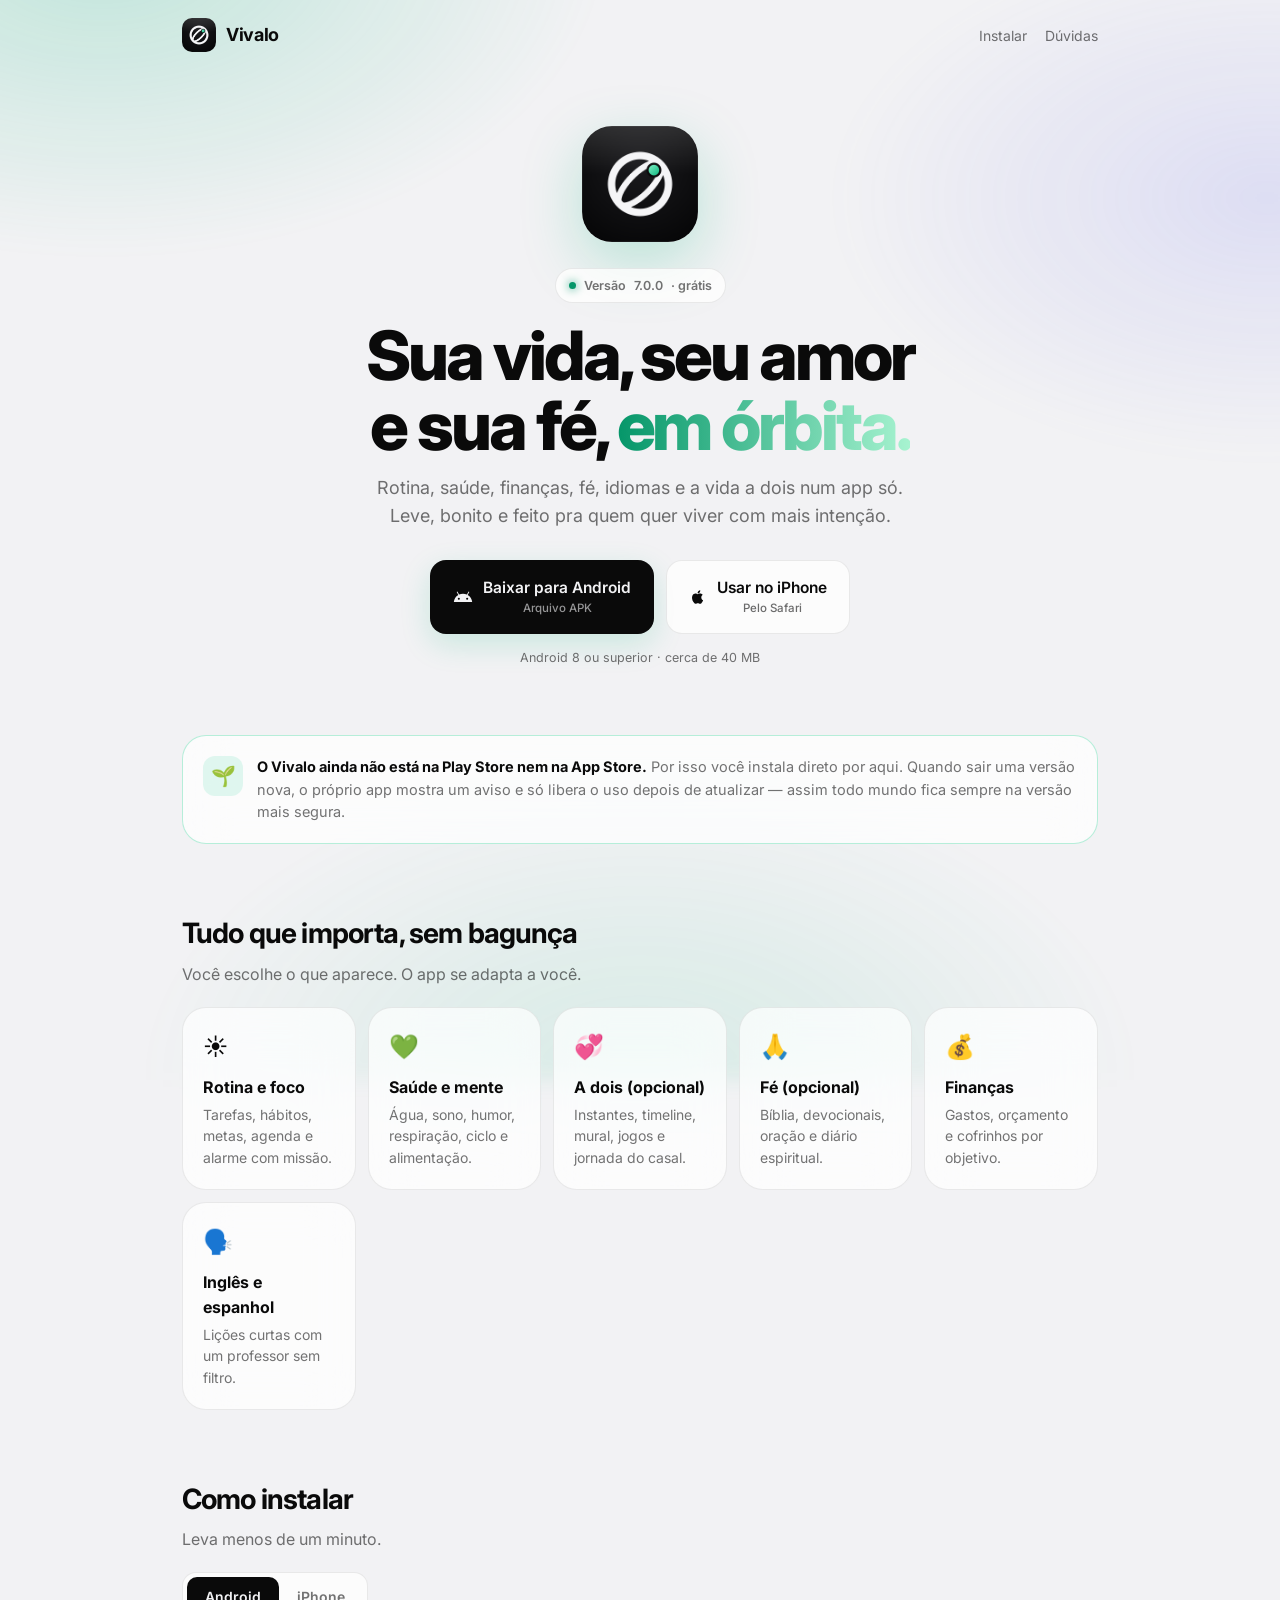
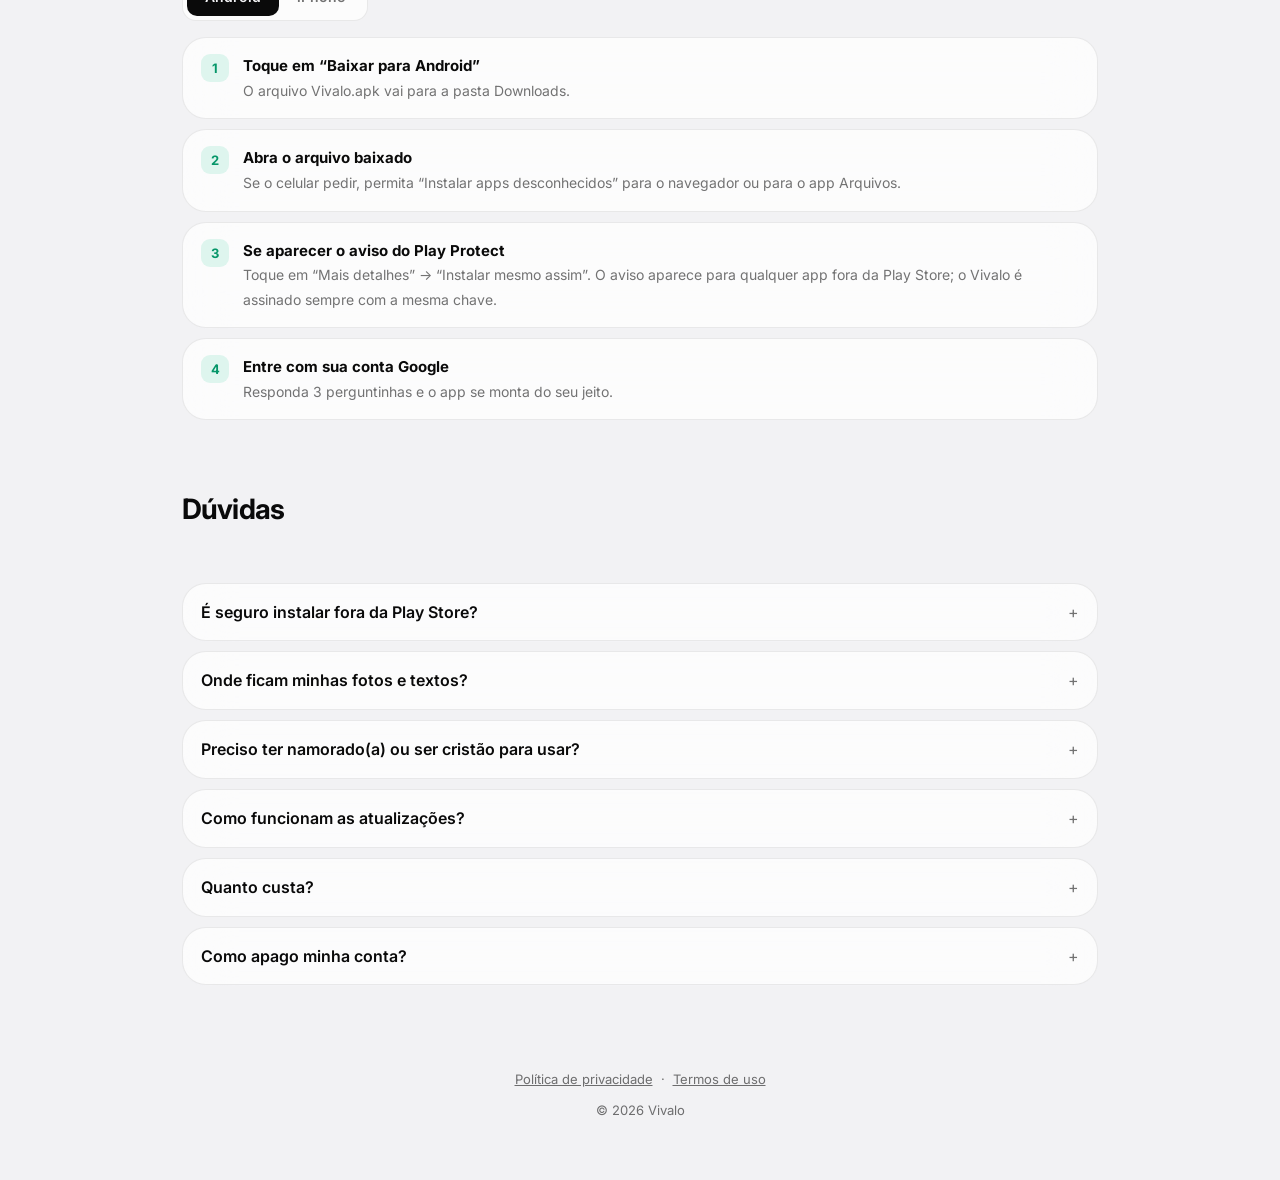
==== index.html @ 9d8759e4 "Site de download do Vivalo, privacidade e termos Co-Authored-By: Claude Opus 5.5 <noreply@anthropic." ====
<!DOCTYPE html>
<html lang="pt-BR">
<head>
<meta charset="utf-8">
<meta name="viewport" content="width=device-width, initial-scale=1, viewport-fit=cover">
<title>Vivalo — sua vida, seu amor e sua fé</title>
<meta name="description" content="Vivalo organiza sua rotina, saúde, finanças, fé e a vida a dois em um só app. Baixe para Android ou use no iPhone pelo navegador.">
<meta name="theme-color" content="#000000">
<meta property="og:title" content="Vivalo — sua vida, seu amor e sua fé">
<meta property="og:description" content="Rotina, saúde, finanças, fé e a vida a dois em um só app.">
<meta property="og:image" content="https://eulazacruz.github.io/usevivalo/icon.png">
<link rel="icon" href="icon.png">
<link rel="apple-touch-icon" href="apple-touch-icon.png">
<link rel="stylesheet" href="style.css">
</head>
<body>
<div class="ambient"></div>
<div class="wrap">
  <nav>
    <a class="brand" href="./"><img src="icon.png" alt="">Vivalo</a>
    <div class="links"><a href="#instalar">Instalar</a><a href="#duvidas">Dúvidas</a></div>
  </nav>

  <header class="hero">
    <img class="orbit" src="icon.png" alt="Ícone do Vivalo">
    <span class="pill"><i></i>Versão <span id="ver">7.0.0</span> · grátis</span>
    <h1>Sua vida, seu amor<br>e sua fé, <em>em órbita.</em></h1>
    <p class="lead">Rotina, saúde, finanças, fé, idiomas e a vida a dois num app só. Leve, bonito e feito pra quem quer viver com mais intenção.</p>
    <div class="ctas">
      <a class="btn primary" id="dl" href="https://github.com/eulazacruz/usevivalo/releases/latest/download/Vivalo.apk">
        <svg width="20" height="20" viewBox="0 0 24 24" fill="currentColor"><path d="M17.6 9.48l1.84-3.18a.5.5 0 10-.87-.5l-1.86 3.22a11.4 11.4 0 00-9.42 0L5.43 5.8a.5.5 0 10-.87.5L6.4 9.48A10.8 10.8 0 001 18h22a10.8 10.8 0 00-5.4-8.52zM7 15.25a1.25 1.25 0 110-2.5 1.25 1.25 0 010 2.5zm10 0a1.25 1.25 0 110-2.5 1.25 1.25 0 010 2.5z"/></svg>
        <span>Baixar para Android<small>Arquivo APK</small></span>
      </a>
      <a class="btn secondary" href="#iphone" onclick="tab('ios')">
        <svg width="18" height="18" viewBox="0 0 24 24" fill="currentColor"><path d="M16.37 12.6c-.02-2.3 1.88-3.4 1.96-3.46-1.07-1.56-2.73-1.77-3.32-1.8-1.41-.14-2.76.83-3.48.83-.72 0-1.82-.81-3-.79-1.54.02-2.96.9-3.76 2.27-1.6 2.78-.41 6.9 1.15 9.16.76 1.1 1.67 2.34 2.86 2.3 1.15-.05 1.58-.74 2.97-.74 1.38 0 1.77.74 2.98.72 1.24-.02 2.02-1.12 2.77-2.23.87-1.28 1.23-2.52 1.25-2.58-.03-.01-2.4-.92-2.38-3.68zM14.1 5.86c.63-.77 1.06-1.83.94-2.89-.91.04-2.01.61-2.66 1.37-.58.67-1.09 1.75-.96 2.79 1.02.08 2.05-.52 2.68-1.27z"/></svg>
        <span>Usar no iPhone<small>Pelo Safari</small></span>
      </a>
    </div>
    <p class="meta">Android 8 ou superior · cerca de 40 MB</p>
  </header>

  <section>
    <div class="glass notice">
      <div class="dot">🌱</div>
      <p><b>O Vivalo ainda não está na Play Store nem na App Store.</b> Por isso você instala direto por aqui. Quando sair uma versão nova, o próprio app mostra um aviso e só libera o uso depois de atualizar — assim todo mundo fica sempre na versão mais segura.</p>
    </div>
  </section>

  <section>
    <h2>Tudo que importa, sem bagunça</h2>
    <p class="sub">Você escolhe o que aparece. O app se adapta a você.</p>
    <div class="grid">
      <div class="glass card"><div class="ic">☀️</div><h3>Rotina e foco</h3><p>Tarefas, hábitos, metas, agenda e alarme com missão.</p></div>
      <div class="glass card"><div class="ic">💚</div><h3>Saúde e mente</h3><p>Água, sono, humor, respiração, ciclo e alimentação.</p></div>
      <div class="glass card"><div class="ic">💞</div><h3>A dois (opcional)</h3><p>Instantes, timeline, mural, jogos e jornada do casal.</p></div>
      <div class="glass card"><div class="ic">🙏</div><h3>Fé (opcional)</h3><p>Bíblia, devocionais, oração e diário espiritual.</p></div>
      <div class="glass card"><div class="ic">💰</div><h3>Finanças</h3><p>Gastos, orçamento e cofrinhos por objetivo.</p></div>
      <div class="glass card"><div class="ic">🗣️</div><h3>Inglês e espanhol</h3><p>Lições curtas com um professor sem filtro.</p></div>
    </div>
  </section>

  <section id="instalar">
    <h2 id="iphone">Como instalar</h2>
    <p class="sub">Leva menos de um minuto.</p>
    <div class="tabs"><button id="t-and" class="on" onclick="tab('and')">Android</button><button id="t-ios" onclick="tab('ios')">iPhone</button></div>

    <ol class="steps" id="s-and">
      <li class="glass"><div><b>Toque em “Baixar para Android”</b><span>O arquivo Vivalo.apk vai para a pasta Downloads.</span></div></li>
      <li class="glass"><div><b>Abra o arquivo baixado</b><span>Se o celular pedir, permita “Instalar apps desconhecidos” para o navegador ou para o app Arquivos.</span></div></li>
      <li class="glass"><div><b>Se aparecer o aviso do Play Protect</b><span>Toque em “Mais detalhes” → “Instalar mesmo assim”. O aviso aparece para qualquer app fora da Play Store; o Vivalo é assinado sempre com a mesma chave.</span></div></li>
      <li class="glass"><div><b>Entre com sua conta Google</b><span>Responda 3 perguntinhas e o app se monta do seu jeito.</span></div></li>
    </ol>

    <ol class="steps hidden" id="s-ios">
      <li class="glass"><div><b>Abra o link no Safari</b><span><a href="https://my-atlas-zeta.vercel.app/">my-atlas-zeta.vercel.app</a> — precisa ser o Safari, não o Chrome.</span></div></li>
      <li class="glass"><div><b>Toque em Compartilhar</b><span>O quadrado com a seta para cima, na barra de baixo.</span></div></li>
      <li class="glass"><div><b>“Adicionar à Tela de Início”</b><span>Role a lista até achar a opção e confirme em “Adicionar”.</span></div></li>
      <li class="glass"><div><b>Abra pelo ícone novo</b><span>Ele funciona como app, em tela cheia. Alguns recursos nativos (widgets, alarme com missão, ilha de notificações) são só do Android por enquanto.</span></div></li>
    </ol>
  </section>

  <section id="duvidas">
    <h2>Dúvidas</h2>
    <p class="sub">&nbsp;</p>
    <details class="glass"><summary>É seguro instalar fora da Play Store?</summary><p>Sim. O APK é publicado só aqui, sempre assinado com a mesma chave. O Android avisa porque o app não veio de uma loja, não porque encontrou algo errado. Baixe apenas deste site.</p></details>
    <details class="glass"><summary>Onde ficam minhas fotos e textos?</summary><p>Fotos e vídeos ficam no seu próprio Google Drive, numa pasta “Vivalo”. Textos e registros ficam num banco de dados protegido, que só você (e seu par, se você conectar um) consegue ler.</p></details>
    <details class="glass"><summary>Preciso ter namorado(a) ou ser cristão para usar?</summary><p>Não. No primeiro acesso você responde se usa a dois e se quer a parte de fé. O que não fizer sentido pra você some do app — e dá pra mudar depois nas configurações.</p></details>
    <details class="glass"><summary>Como funcionam as atualizações?</summary><p>O app confere se há versão nova ao abrir. Se houver, aparece um aviso com o botão de baixar; é só instalar por cima, sem perder nada.</p></details>
    <details class="glass"><summary>Quanto custa?</summary><p>Nada. O Vivalo é gratuito.</p></details>
    <details class="glass"><summary>Como apago minha conta?</summary><p>Em Configurações → Privacidade → Excluir minha conta. Tudo que está no banco é apagado; as fotos do seu Drive continuam sendo suas.</p></details>
  </section>

  <footer>
    <p><a href="privacidade.html">Política de privacidade</a>·<a href="termos.html">Termos de uso</a></p>
    <p style="margin-top:10px">© <span id="y">2026</span> Vivalo</p>
  </footer>
</div>
<script>
function tab(k){['and','ios'].forEach(function(x){document.getElementById('s-'+x).classList.toggle('hidden',x!==k);document.getElementById('t-'+x).classList.toggle('on',x===k);});}
if(/iPhone|iPad|iPod/.test(navigator.userAgent))tab('ios');
document.getElementById('y').textContent=new Date().getFullYear();
fetch('version.json',{cache:'no-store'}).then(function(r){return r.json()}).then(function(v){document.getElementById('ver').textContent=v.version;if(v.apk)document.getElementById('dl').href=v.apk;}).catch(function(){});
</script>
</body>
</html>
---- style.css ----
@import url('https://fonts.googleapis.com/css2?family=Inter:wght@400;500;600;700;800&display=swap');
:root { --bg:#000; --fg:#fff; --muted:rgba(255,255,255,.56); --line:rgba(255,255,255,.09); --glass:rgba(255,255,255,.055); --em:#34d399; --em2:#10b981; }
@media (prefers-color-scheme: light) { :root { --bg:#f2f2f4; --fg:#0a0a0a; --muted:rgba(0,0,0,.55); --line:rgba(0,0,0,.08); --glass:rgba(255,255,255,.72); --em:#059669; --em2:#10b981; } }
* { box-sizing:border-box; margin:0; padding:0; }
html { scroll-behavior:smooth; }
body { font-family:Inter,system-ui,-apple-system,sans-serif; background:var(--bg); color:var(--fg); line-height:1.55; -webkit-font-smoothing:antialiased; overflow-x:hidden; }
a { color:inherit; }
.wrap { max-width:960px; margin:0 auto; padding:0 22px; }
.ambient { position:fixed; inset:-20%; z-index:-1; pointer-events:none; background:radial-gradient(40% 35% at 20% 10%, rgba(16,185,129,.22), transparent 70%), radial-gradient(35% 30% at 85% 30%, rgba(99,102,241,.14), transparent 70%), radial-gradient(40% 35% at 50% 100%, rgba(16,185,129,.12), transparent 70%); filter:blur(10px); animation:drift 18s ease-in-out infinite alternate; }
@keyframes drift { to { transform:translate3d(0,-3%,0) scale(1.06); } }
nav { display:flex; align-items:center; justify-content:space-between; padding:18px 0; }
.brand { display:flex; align-items:center; gap:10px; font-weight:700; font-size:18px; letter-spacing:-.02em; text-decoration:none; }
.brand img { width:34px; height:34px; border-radius:10px; }
nav .links a { font-size:14px; color:var(--muted); text-decoration:none; margin-left:18px; }
.glass { background:var(--glass); border:1px solid var(--line); border-radius:24px; backdrop-filter:blur(24px) saturate(160%); -webkit-backdrop-filter:blur(24px) saturate(160%); }
.hero { text-align:center; padding:56px 0 34px; }
.orbit { display:block; width:116px; height:116px; margin:0 auto 26px; border-radius:30px; box-shadow:0 20px 60px rgba(16,185,129,.25); animation:float 6s ease-in-out infinite; }
@keyframes float { 50% { transform:translateY(-8px) rotate(-2deg); } }
.pill { display:inline-flex; align-items:center; gap:8px; font-size:12.5px; font-weight:600; padding:7px 13px; border-radius:999px; border:1px solid var(--line); background:var(--glass); color:var(--muted); }
.pill i { width:7px; height:7px; border-radius:50%; background:var(--em); box-shadow:0 0 10px var(--em); }
h1 { font-size:clamp(40px,8vw,68px); line-height:1.02; letter-spacing:-.045em; font-weight:800; margin:18px 0 14px; }
h1 em { font-style:normal; background:linear-gradient(90deg,var(--em),#a7f3d0); -webkit-background-clip:text; background-clip:text; color:transparent; }
.lead { font-size:18px; color:var(--muted); max-width:560px; margin:0 auto; }
.ctas { display:flex; gap:12px; justify-content:center; flex-wrap:wrap; margin-top:30px; }
.btn { display:inline-flex; align-items:center; gap:10px; padding:15px 22px; border-radius:16px; font-weight:600; font-size:15.5px; text-decoration:none; border:1px solid var(--line); transition:transform .15s ease, box-shadow .2s ease; }
.btn:active { transform:scale(.97); }
.btn.primary { background:var(--fg); color:var(--bg); border-color:transparent; box-shadow:0 10px 30px rgba(16,185,129,.18); }
.btn.secondary { background:var(--glass); }
.btn small { display:block; font-weight:500; font-size:11.5px; opacity:.6; }
.meta { margin-top:14px; font-size:12.5px; color:var(--muted); }
section { padding:34px 0; }
h2 { font-size:28px; letter-spacing:-.03em; margin-bottom:6px; }
.sub { color:var(--muted); margin-bottom:20px; }
.grid { display:grid; gap:12px; grid-template-columns:repeat(auto-fit,minmax(150px,1fr)); }
.card { padding:20px; }
.card .ic { font-size:24px; margin-bottom:10px; }
.card h3 { font-size:16px; margin-bottom:4px; }
.card p { font-size:14px; color:var(--muted); }
.notice { display:flex; gap:14px; padding:20px; border-color:rgba(52,211,153,.35); }
.notice .dot { flex:none; width:40px; height:40px; border-radius:12px; display:grid; place-items:center; background:rgba(52,211,153,.14); font-size:20px; }
.notice p { font-size:14.5px; color:var(--muted); }
.notice b { color:var(--fg); }
.tabs { display:inline-flex; padding:4px; border-radius:14px; background:var(--glass); border:1px solid var(--line); margin-bottom:16px; }
.tabs button { font:inherit; font-size:14px; font-weight:600; border:0; background:none; color:var(--muted); padding:9px 18px; border-radius:10px; cursor:pointer; }
.tabs button.on { background:var(--fg); color:var(--bg); }
ol.steps { list-style:none; counter-reset:s; display:grid; gap:10px; }
ol.steps li { counter-increment:s; display:flex; gap:14px; padding:16px 18px; align-items:flex-start; }
ol.steps li::before { content:counter(s); flex:none; width:28px; height:28px; border-radius:9px; display:grid; place-items:center; font-size:13px; font-weight:700; background:rgba(52,211,153,.15); color:var(--em); }
ol.steps b { display:block; font-size:15px; }
ol.steps span { font-size:14px; color:var(--muted); }
.hidden { display:none !important; }
details { padding:16px 18px; margin-bottom:10px; }
summary { cursor:pointer; font-weight:600; list-style:none; display:flex; justify-content:space-between; }
summary::after { content:'+'; color:var(--muted); font-weight:400; }
details[open] summary::after { content:'–'; }
details p { margin-top:8px; font-size:14.5px; color:var(--muted); }
footer { padding:40px 0 60px; text-align:center; font-size:13px; color:var(--muted); }
footer a { margin:0 8px; }
.doc { padding:28px; margin:20px 0 50px; }
.doc h1 { font-size:34px; margin:0 0 4px; }
.doc h2 { font-size:19px; margin:26px 0 8px; }
.doc p, .doc li { font-size:15px; color:var(--muted); margin-bottom:8px; }
.doc ul { padding-left:20px; }
.doc strong { color:var(--fg); }
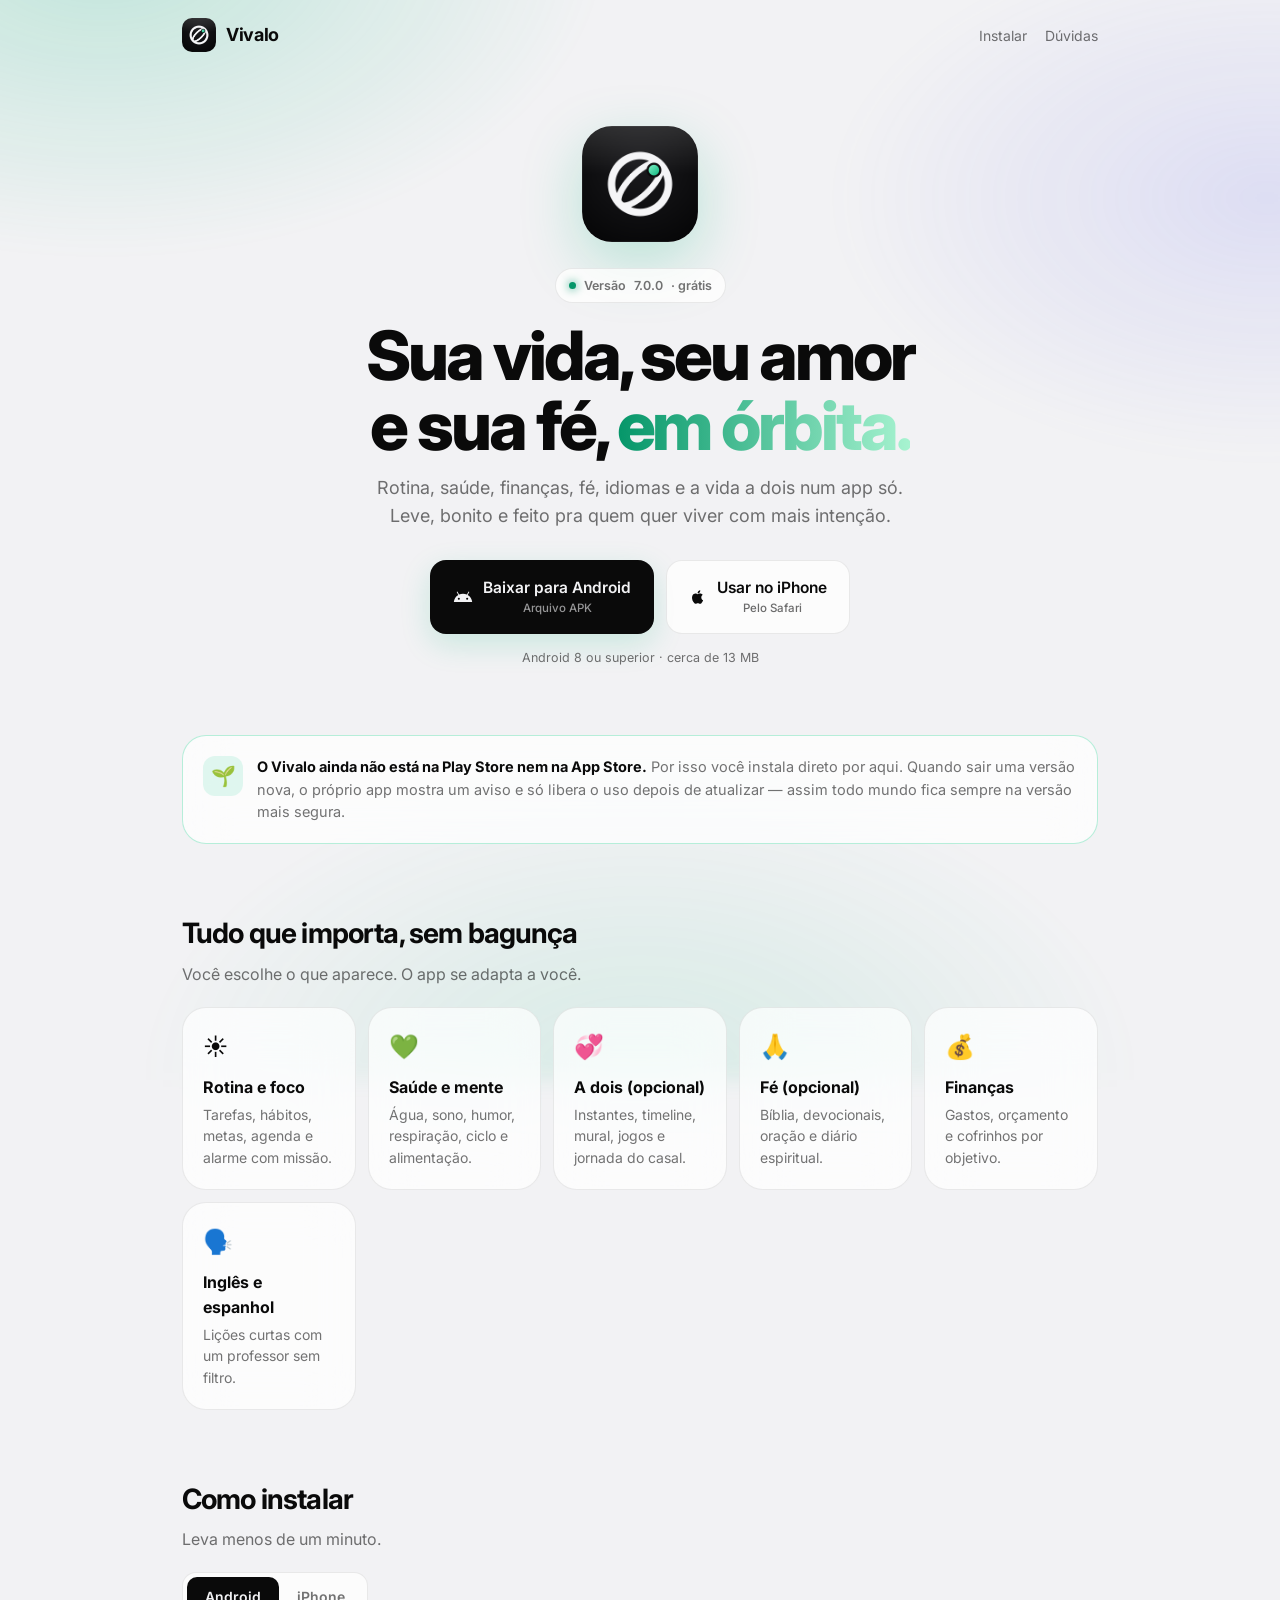
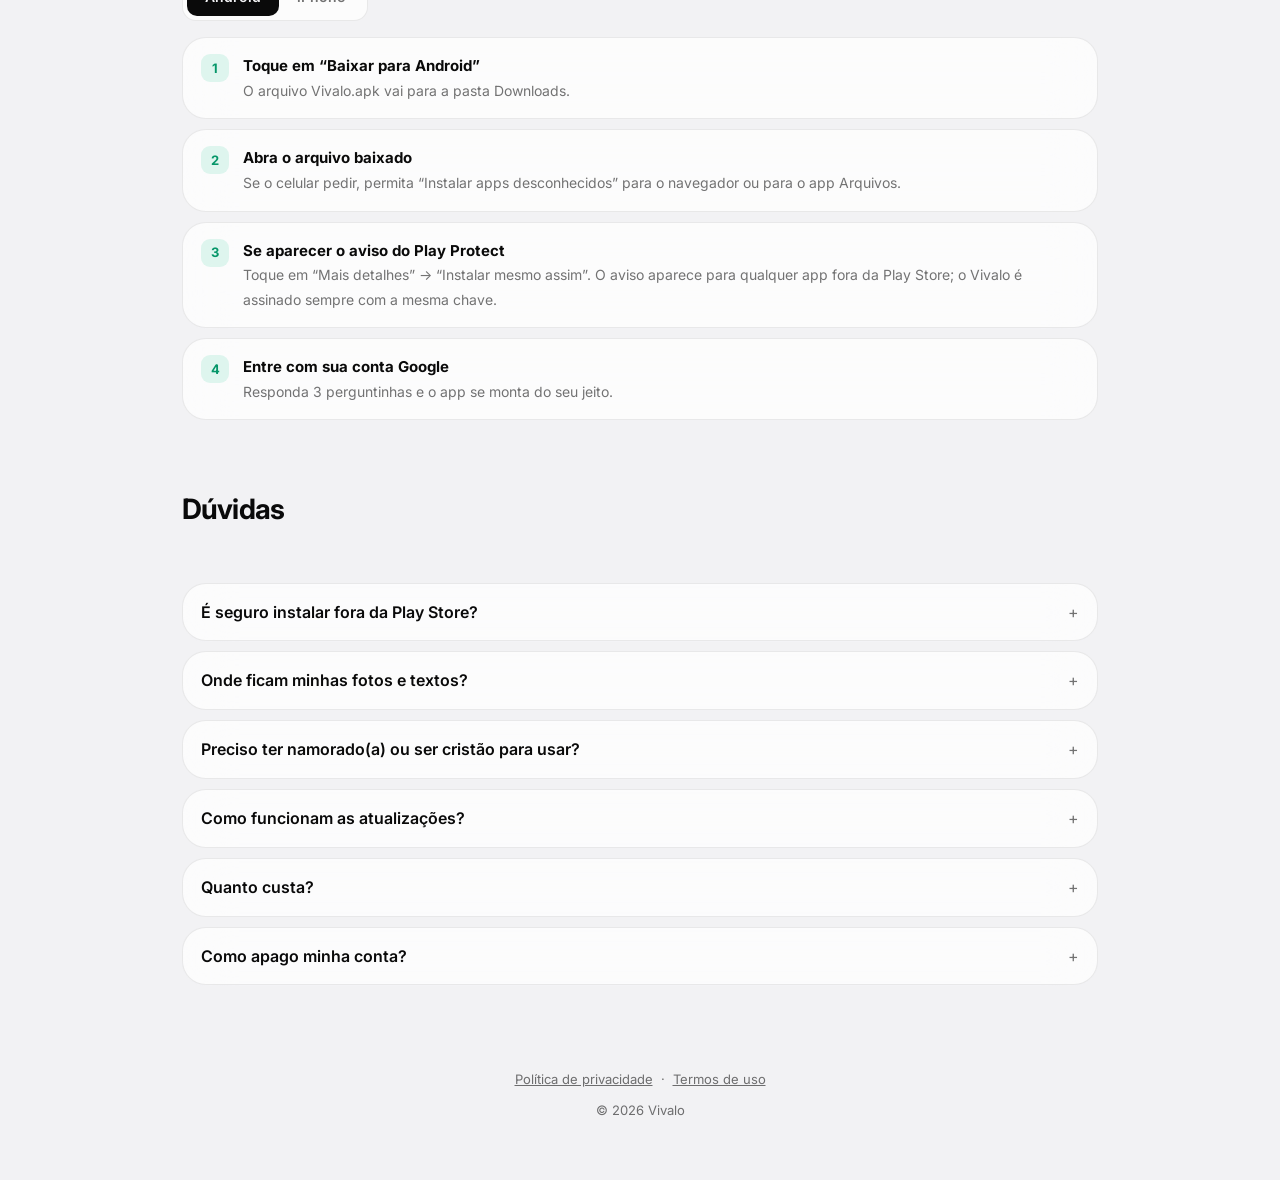
==== commit f0140ada: "APK 7.0.0 e ajustes do site Co-Authored-By: Claude Opus 5.5 <noreply@anthropic.com> Claude-Session: " ====
--- a/index.html
+++ b/index.html
@@ -27,7 +27,7 @@
     <h1>Sua vida, seu amor<br>e sua fé, <em>em órbita.</em></h1>
     <p class="lead">Rotina, saúde, finanças, fé, idiomas e a vida a dois num app só. Leve, bonito e feito pra quem quer viver com mais intenção.</p>
     <div class="ctas">
-      <a class="btn primary" id="dl" href="https://github.com/eulazacruz/usevivalo/releases/latest/download/Vivalo.apk">
+      <a class="btn primary" id="dl" href="https://eulazacruz.github.io/usevivalo/Vivalo.apk">
         <svg width="20" height="20" viewBox="0 0 24 24" fill="currentColor"><path d="M17.6 9.48l1.84-3.18a.5.5 0 10-.87-.5l-1.86 3.22a11.4 11.4 0 00-9.42 0L5.43 5.8a.5.5 0 10-.87.5L6.4 9.48A10.8 10.8 0 001 18h22a10.8 10.8 0 00-5.4-8.52zM7 15.25a1.25 1.25 0 110-2.5 1.25 1.25 0 010 2.5zm10 0a1.25 1.25 0 110-2.5 1.25 1.25 0 010 2.5z"/></svg>
         <span>Baixar para Android<small>Arquivo APK</small></span>
       </a>
@@ -36,7 +36,7 @@
         <span>Usar no iPhone<small>Pelo Safari</small></span>
       </a>
     </div>
-    <p class="meta">Android 8 ou superior · cerca de 40 MB</p>
+    <p class="meta">Android 8 ou superior · cerca de 13 MB</p>
   </header>
 
   <section>
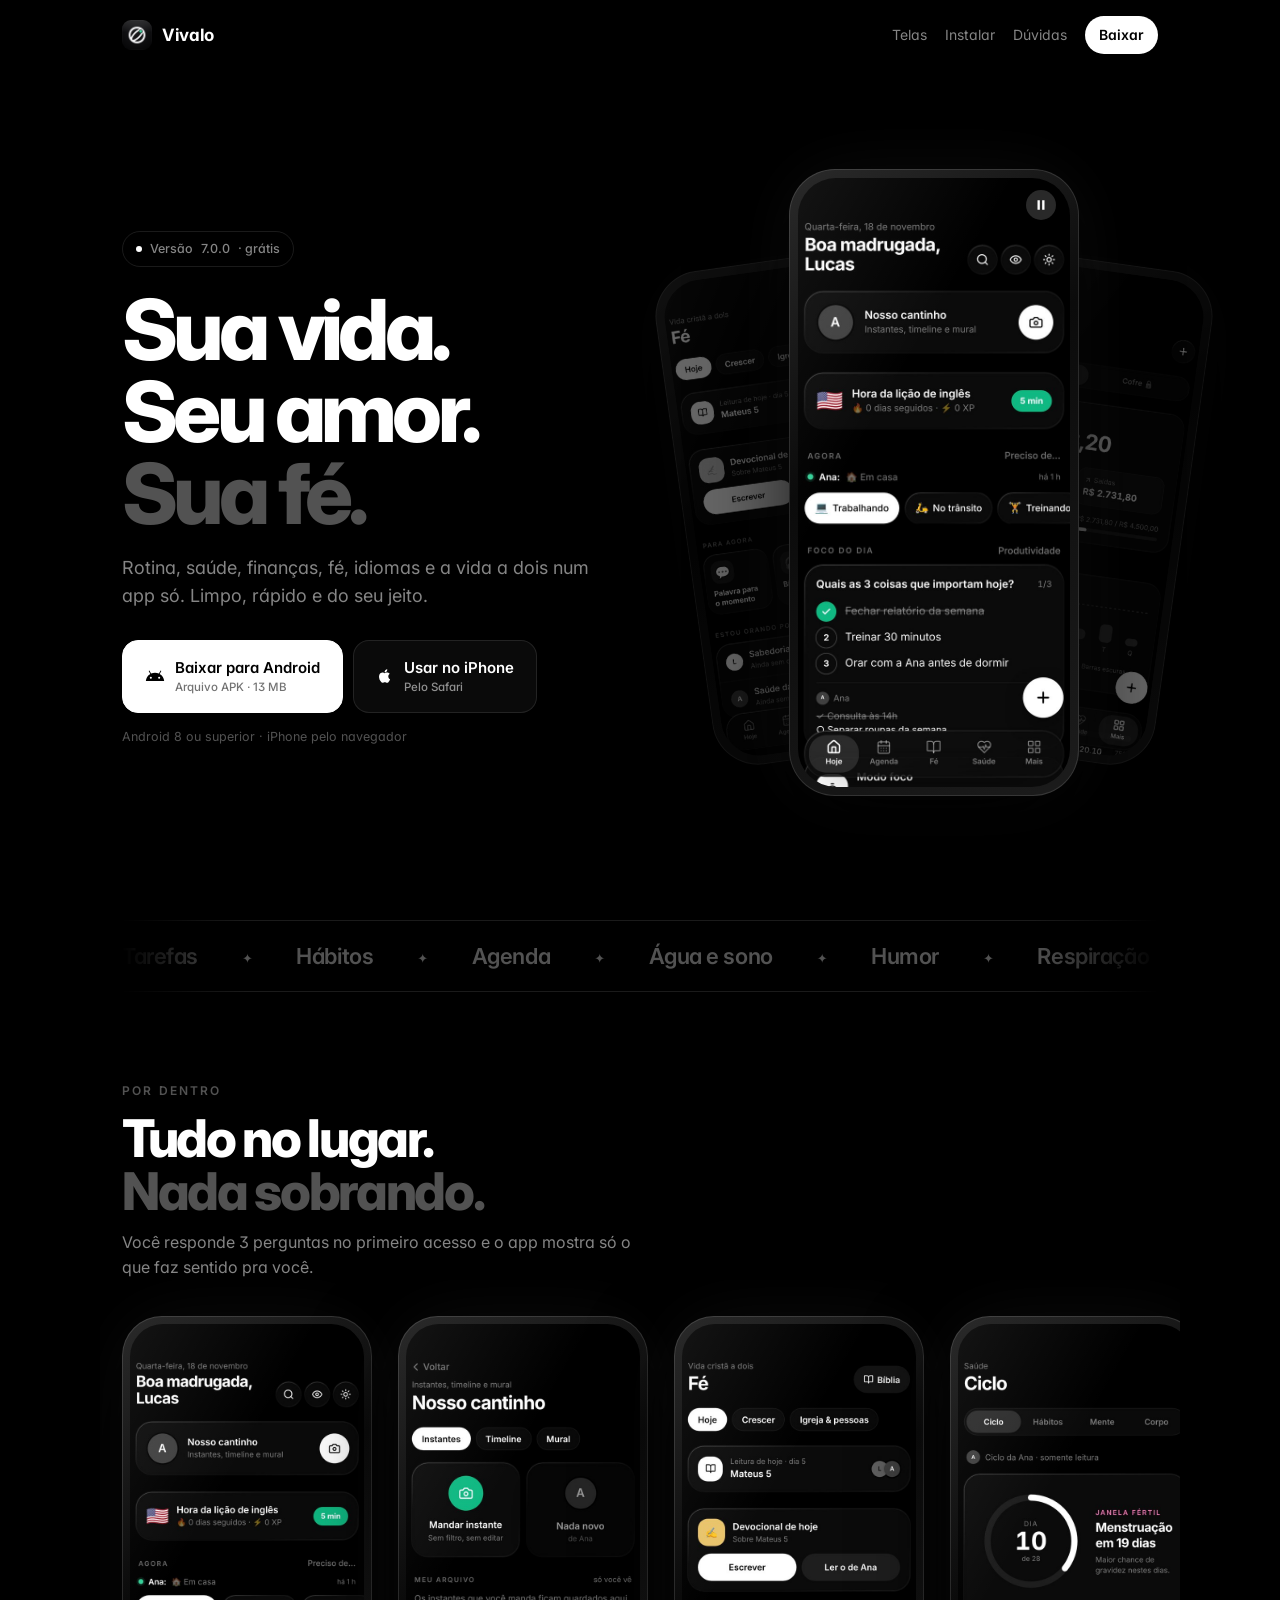
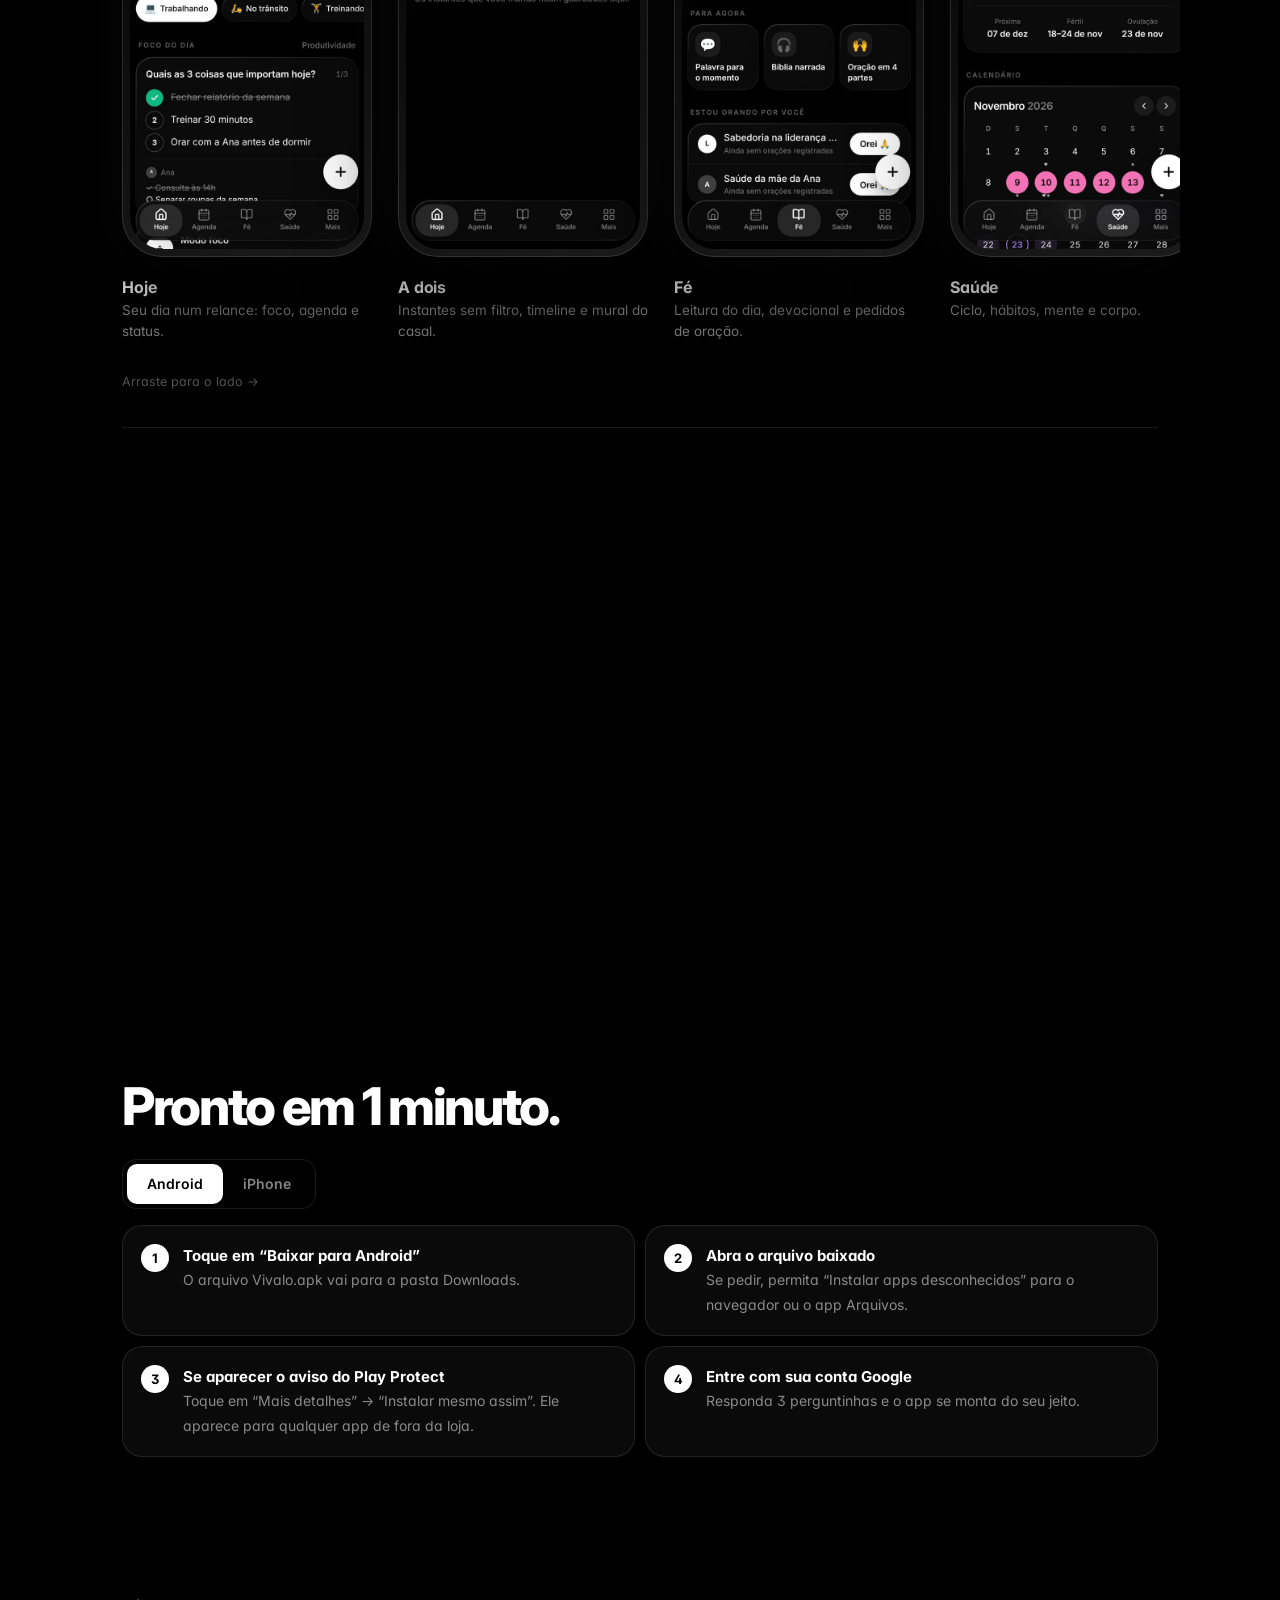
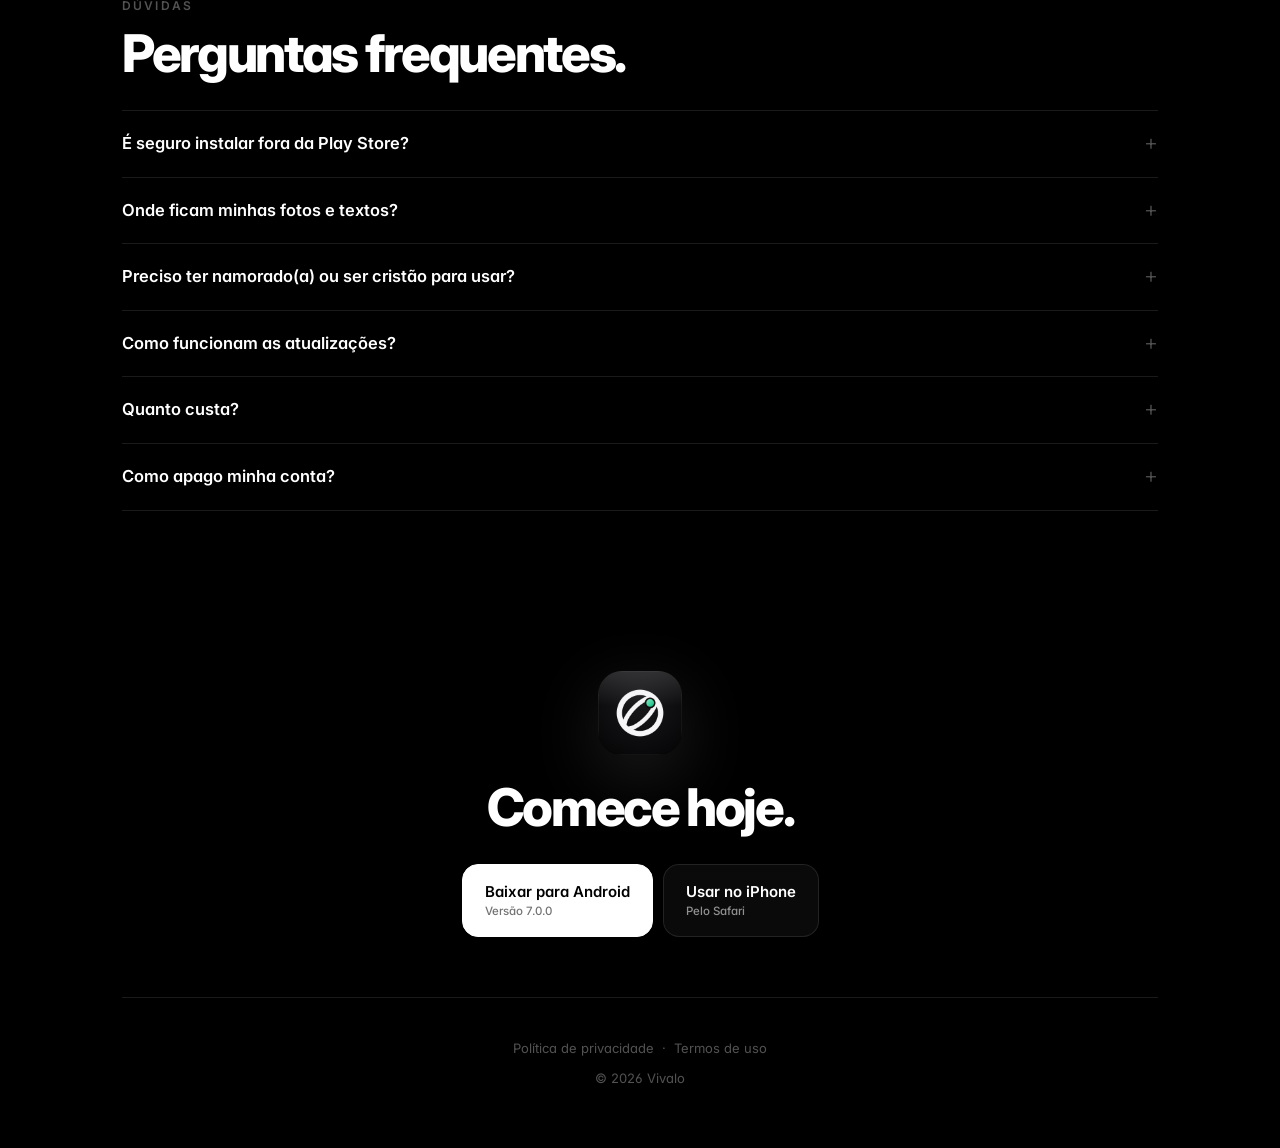
==== commit ce39506b: "Site novo: preto e branco, telas do app e vídeo de demonstração Co-Authored-By: Claude Opus 5.5 <nor" ====
--- a/index.html
+++ b/index.html
@@ -4,91 +4,128 @@
 <meta charset="utf-8">
 <meta name="viewport" content="width=device-width, initial-scale=1, viewport-fit=cover">
 <title>Vivalo — sua vida, seu amor e sua fé</title>
-<meta name="description" content="Vivalo organiza sua rotina, saúde, finanças, fé e a vida a dois em um só app. Baixe para Android ou use no iPhone pelo navegador.">
+<meta name="description" content="Vivalo organiza rotina, saúde, finanças, fé, idiomas e a vida a dois num app só. Baixe para Android ou use no iPhone pelo navegador.">
 <meta name="theme-color" content="#000000">
 <meta property="og:title" content="Vivalo — sua vida, seu amor e sua fé">
-<meta property="og:description" content="Rotina, saúde, finanças, fé e a vida a dois em um só app.">
-<meta property="og:image" content="https://eulazacruz.github.io/usevivalo/icon.png">
+<meta property="og:description" content="Rotina, saúde, finanças, fé, idiomas e a vida a dois num app só.">
+<meta property="og:image" content="https://eulazacruz.github.io/usevivalo/media/demo-capa.jpg">
 <link rel="icon" href="icon.png">
 <link rel="apple-touch-icon" href="apple-touch-icon.png">
 <link rel="stylesheet" href="style.css">
 </head>
 <body>
-<div class="ambient"></div>
+<div class="spot"></div><div class="grain"></div>
 <div class="wrap">
   <nav>
     <a class="brand" href="./"><img src="icon.png" alt="">Vivalo</a>
-    <div class="links"><a href="#instalar">Instalar</a><a href="#duvidas">Dúvidas</a></div>
+    <div class="links"><a href="#telas">Telas</a><a href="#instalar">Instalar</a><a href="#duvidas">Dúvidas</a><a class="mini" href="#instalar">Baixar</a></div>
   </nav>
 
   <header class="hero">
-    <img class="orbit" src="icon.png" alt="Ícone do Vivalo">
-    <span class="pill"><i></i>Versão <span id="ver">7.0.0</span> · grátis</span>
-    <h1>Sua vida, seu amor<br>e sua fé, <em>em órbita.</em></h1>
-    <p class="lead">Rotina, saúde, finanças, fé, idiomas e a vida a dois num app só. Leve, bonito e feito pra quem quer viver com mais intenção.</p>
-    <div class="ctas">
-      <a class="btn primary" id="dl" href="https://eulazacruz.github.io/usevivalo/Vivalo.apk">
-        <svg width="20" height="20" viewBox="0 0 24 24" fill="currentColor"><path d="M17.6 9.48l1.84-3.18a.5.5 0 10-.87-.5l-1.86 3.22a11.4 11.4 0 00-9.42 0L5.43 5.8a.5.5 0 10-.87.5L6.4 9.48A10.8 10.8 0 001 18h22a10.8 10.8 0 00-5.4-8.52zM7 15.25a1.25 1.25 0 110-2.5 1.25 1.25 0 010 2.5zm10 0a1.25 1.25 0 110-2.5 1.25 1.25 0 010 2.5z"/></svg>
-        <span>Baixar para Android<small>Arquivo APK</small></span>
-      </a>
-      <a class="btn secondary" href="#iphone" onclick="tab('ios')">
-        <svg width="18" height="18" viewBox="0 0 24 24" fill="currentColor"><path d="M16.37 12.6c-.02-2.3 1.88-3.4 1.96-3.46-1.07-1.56-2.73-1.77-3.32-1.8-1.41-.14-2.76.83-3.48.83-.72 0-1.82-.81-3-.79-1.54.02-2.96.9-3.76 2.27-1.6 2.78-.41 6.9 1.15 9.16.76 1.1 1.67 2.34 2.86 2.3 1.15-.05 1.58-.74 2.97-.74 1.38 0 1.77.74 2.98.72 1.24-.02 2.02-1.12 2.77-2.23.87-1.28 1.23-2.52 1.25-2.58-.03-.01-2.4-.92-2.38-3.68zM14.1 5.86c.63-.77 1.06-1.83.94-2.89-.91.04-2.01.61-2.66 1.37-.58.67-1.09 1.75-.96 2.79 1.02.08 2.05-.52 2.68-1.27z"/></svg>
-        <span>Usar no iPhone<small>Pelo Safari</small></span>
-      </a>
+    <div>
+      <span class="eyebrow reveal"><i></i>Versão <span class="ver">7.0.0</span> · grátis</span>
+      <h1 class="reveal d1">Sua vida.<br>Seu amor.<br><span class="dim">Sua fé.</span></h1>
+      <p class="lead reveal d2">Rotina, saúde, finanças, fé, idiomas e a vida a dois num app só. Limpo, rápido e do seu jeito.</p>
+      <div class="ctas reveal d3">
+        <a class="btn primary dl" href="https://eulazacruz.github.io/usevivalo/Vivalo.apk">
+          <svg width="20" height="20" viewBox="0 0 24 24" fill="currentColor"><path d="M17.6 9.48l1.84-3.18a.5.5 0 10-.87-.5l-1.86 3.22a11.4 11.4 0 00-9.42 0L5.43 5.8a.5.5 0 10-.87.5L6.4 9.48A10.8 10.8 0 001 18h22a10.8 10.8 0 00-5.4-8.52zM7 15.25a1.25 1.25 0 110-2.5 1.25 1.25 0 010 2.5zm10 0a1.25 1.25 0 110-2.5 1.25 1.25 0 010 2.5z"/></svg>
+          <span>Baixar para Android<small>Arquivo APK · 13 MB</small></span>
+        </a>
+        <a class="btn ghost" href="#instalar" onclick="tab('ios')">
+          <svg width="18" height="18" viewBox="0 0 24 24" fill="currentColor"><path d="M16.37 12.6c-.02-2.3 1.88-3.4 1.96-3.46-1.07-1.56-2.73-1.77-3.32-1.8-1.41-.14-2.76.83-3.48.83-.72 0-1.82-.81-3-.79-1.54.02-2.96.9-3.76 2.27-1.6 2.78-.41 6.9 1.15 9.16.76 1.1 1.67 2.34 2.86 2.3 1.15-.05 1.58-.74 2.97-.74 1.38 0 1.77.74 2.98.72 1.24-.02 2.02-1.12 2.77-2.23.87-1.28 1.23-2.52 1.25-2.58-.03-.01-2.4-.92-2.38-3.68zM14.1 5.86c.63-.77 1.06-1.83.94-2.89-.91.04-2.01.61-2.66 1.37-.58.67-1.09 1.75-.96 2.79 1.02.08 2.05-.52 2.68-1.27z"/></svg>
+          <span>Usar no iPhone<small>Pelo Safari</small></span>
+        </a>
+      </div>
+      <p class="meta reveal d3">Android 8 ou superior · iPhone pelo navegador</p>
     </div>
-    <p class="meta">Android 8 ou superior · cerca de 13 MB</p>
+
+    <div class="stage reveal d2" id="stage">
+      <div class="phone side l"><div class="screen"><img src="media/fe.jpg" alt="" loading="lazy"></div></div>
+      <div class="phone side r"><div class="screen"><img src="media/financas.jpg" alt="" loading="lazy"></div></div>
+      <div class="phone main" id="main">
+        <div class="screen">
+          <video id="demo" src="media/demo.mp4" poster="media/demo-poster.jpg" autoplay muted loop playsinline preload="metadata"></video>
+          <button class="play" id="pp" aria-label="Pausar">
+            <svg id="pp-i" width="14" height="14" viewBox="0 0 24 24" fill="currentColor"><path d="M6 4h4v16H6zM14 4h4v16h-4z"/></svg>
+          </button>
+        </div>
+      </div>
+    </div>
   </header>
 
-  <section>
-    <div class="glass notice">
-      <div class="dot">🌱</div>
-      <p><b>O Vivalo ainda não está na Play Store nem na App Store.</b> Por isso você instala direto por aqui. Quando sair uma versão nova, o próprio app mostra um aviso e só libera o uso depois de atualizar — assim todo mundo fica sempre na versão mais segura.</p>
+  <div class="marquee" aria-hidden="true"><div>
+    <span>Tarefas</span><span>Hábitos</span><span>Agenda</span><span>Água e sono</span><span>Humor</span><span>Respiração</span><span>Finanças</span><span>Cofrinhos</span><span>Bíblia</span><span>Devocional</span><span>Instantes</span><span>Jogos a dois</span><span>Inglês</span><span>Espanhol</span><span>Pet</span>
+    <span>Tarefas</span><span>Hábitos</span><span>Agenda</span><span>Água e sono</span><span>Humor</span><span>Respiração</span><span>Finanças</span><span>Cofrinhos</span><span>Bíblia</span><span>Devocional</span><span>Instantes</span><span>Jogos a dois</span><span>Inglês</span><span>Espanhol</span><span>Pet</span>
+  </div></div>
+
+  <section id="telas">
+    <p class="kicker reveal">Por dentro</p>
+    <h2 class="reveal d1">Tudo no lugar.<br><span class="dim">Nada sobrando.</span></h2>
+    <p class="sub reveal d2">Você responde 3 perguntas no primeiro acesso e o app mostra só o que faz sentido pra você.</p>
+    <div class="gallery">
+      <div class="shot reveal"><div class="phone"><div class="screen"><img src="media/hoje.jpg" alt="Tela Hoje" loading="lazy"></div></div><h3>Hoje</h3><p>Seu dia num relance: foco, agenda e status.</p></div>
+      <div class="shot reveal d1"><div class="phone"><div class="screen"><img src="media/cantinho.jpg" alt="Tela Nosso cantinho" loading="lazy"></div></div><h3>A dois</h3><p>Instantes sem filtro, timeline e mural do casal.</p></div>
+      <div class="shot reveal d2"><div class="phone"><div class="screen"><img src="media/fe.jpg" alt="Tela Fé" loading="lazy"></div></div><h3>Fé</h3><p>Leitura do dia, devocional e pedidos de oração.</p></div>
+      <div class="shot reveal d3"><div class="phone"><div class="screen"><img src="media/saude.jpg" alt="Tela Saúde" loading="lazy"></div></div><h3>Saúde</h3><p>Ciclo, hábitos, mente e corpo.</p></div>
+      <div class="shot reveal"><div class="phone"><div class="screen"><img src="media/financas.jpg" alt="Tela Finanças" loading="lazy"></div></div><h3>Finanças</h3><p>Saldo, orçamento e gastos da semana.</p></div>
+      <div class="shot reveal d1"><div class="phone"><div class="screen"><img src="media/idiomas.jpg" alt="Tela Idiomas" loading="lazy"></div></div><h3>Idiomas</h3><p>Inglês e espanhol com um professor sem filtro.</p></div>
+      <div class="shot reveal d2"><div class="phone"><div class="screen"><img src="media/mais.jpg" alt="Tela Mais" loading="lazy"></div></div><h3>Ferramentas</h3><p>Jogos, desafios, cofrinhos, despertador e mais.</p></div>
     </div>
-  </section>
+    <p class="hint">Arraste para o lado →</p>
 
-  <section>
-    <h2>Tudo que importa, sem bagunça</h2>
-    <p class="sub">Você escolhe o que aparece. O app se adapta a você.</p>
-    <div class="grid">
-      <div class="glass card"><div class="ic">☀️</div><h3>Rotina e foco</h3><p>Tarefas, hábitos, metas, agenda e alarme com missão.</p></div>
-      <div class="glass card"><div class="ic">💚</div><h3>Saúde e mente</h3><p>Água, sono, humor, respiração, ciclo e alimentação.</p></div>
-      <div class="glass card"><div class="ic">💞</div><h3>A dois (opcional)</h3><p>Instantes, timeline, mural, jogos e jornada do casal.</p></div>
-      <div class="glass card"><div class="ic">🙏</div><h3>Fé (opcional)</h3><p>Bíblia, devocionais, oração e diário espiritual.</p></div>
-      <div class="glass card"><div class="ic">💰</div><h3>Finanças</h3><p>Gastos, orçamento e cofrinhos por objetivo.</p></div>
-      <div class="glass card"><div class="ic">🗣️</div><h3>Inglês e espanhol</h3><p>Lições curtas com um professor sem filtro.</p></div>
+    <div class="feats">
+      <div class="feat reveal"><span class="n">01</span><h3>Feito pra você</h3><p>Homem ou mulher, solteiro ou a dois, cristão ou não: o app se ajusta.</p></div>
+      <div class="feat reveal d1"><span class="n">02</span><h3>Fotos no seu Drive</h3><p>Fotos e vídeos ficam no seu próprio Google Drive, não num servidor nosso.</p></div>
+      <div class="feat reveal d2"><span class="n">03</span><h3>Em tempo real</h3><p>Conecte seu par e vejam tudo do casal sincronizado na hora.</p></div>
+      <div class="feat reveal"><span class="n">04</span><h3>Widgets e alarmes</h3><p>Atalhos na tela inicial e despertador com missão para levantar.</p></div>
+      <div class="feat reveal d1"><span class="n">05</span><h3>Leve e rápido</h3><p>Abre em segundos e funciona bem até em celulares mais simples.</p></div>
+      <div class="feat reveal d2"><span class="n">06</span><h3>Grátis</h3><p>Sem anúncios e sem venda de dados.</p></div>
     </div>
   </section>
 
   <section id="instalar">
-    <h2 id="iphone">Como instalar</h2>
-    <p class="sub">Leva menos de um minuto.</p>
-    <div class="tabs"><button id="t-and" class="on" onclick="tab('and')">Android</button><button id="t-ios" onclick="tab('ios')">iPhone</button></div>
+    <div class="notice reveal">
+      <div class="ic"><svg width="18" height="18" viewBox="0 0 24 24" fill="none" stroke="currentColor" stroke-width="2" stroke-linecap="round"><circle cx="12" cy="12" r="9"/><path d="M12 8v4M12 16h.01"/></svg></div>
+      <p><b>O Vivalo ainda não está na Play Store nem na App Store.</b> Por isso você instala por aqui. Quando sair uma versão nova, o próprio app avisa e só libera o uso depois de atualizar — assim todo mundo fica sempre na versão mais segura.</p>
+    </div>
+
+    <p class="kicker reveal" style="margin-top:60px">Instalação</p>
+    <h2 class="reveal d1">Pronto em 1 minuto.</h2>
+    <div class="tabs reveal d2"><button id="t-and" class="on" onclick="tab('and')">Android</button><button id="t-ios" onclick="tab('ios')">iPhone</button></div>
 
     <ol class="steps" id="s-and">
-      <li class="glass"><div><b>Toque em “Baixar para Android”</b><span>O arquivo Vivalo.apk vai para a pasta Downloads.</span></div></li>
-      <li class="glass"><div><b>Abra o arquivo baixado</b><span>Se o celular pedir, permita “Instalar apps desconhecidos” para o navegador ou para o app Arquivos.</span></div></li>
-      <li class="glass"><div><b>Se aparecer o aviso do Play Protect</b><span>Toque em “Mais detalhes” → “Instalar mesmo assim”. O aviso aparece para qualquer app fora da Play Store; o Vivalo é assinado sempre com a mesma chave.</span></div></li>
-      <li class="glass"><div><b>Entre com sua conta Google</b><span>Responda 3 perguntinhas e o app se monta do seu jeito.</span></div></li>
+      <li><div><b>Toque em “Baixar para Android”</b><span>O arquivo Vivalo.apk vai para a pasta Downloads.</span></div></li>
+      <li><div><b>Abra o arquivo baixado</b><span>Se pedir, permita “Instalar apps desconhecidos” para o navegador ou o app Arquivos.</span></div></li>
+      <li><div><b>Se aparecer o aviso do Play Protect</b><span>Toque em “Mais detalhes” → “Instalar mesmo assim”. Ele aparece para qualquer app de fora da loja.</span></div></li>
+      <li><div><b>Entre com sua conta Google</b><span>Responda 3 perguntinhas e o app se monta do seu jeito.</span></div></li>
     </ol>
-
     <ol class="steps hidden" id="s-ios">
-      <li class="glass"><div><b>Abra o link no Safari</b><span><a href="https://my-atlas-zeta.vercel.app/">my-atlas-zeta.vercel.app</a> — precisa ser o Safari, não o Chrome.</span></div></li>
-      <li class="glass"><div><b>Toque em Compartilhar</b><span>O quadrado com a seta para cima, na barra de baixo.</span></div></li>
-      <li class="glass"><div><b>“Adicionar à Tela de Início”</b><span>Role a lista até achar a opção e confirme em “Adicionar”.</span></div></li>
-      <li class="glass"><div><b>Abra pelo ícone novo</b><span>Ele funciona como app, em tela cheia. Alguns recursos nativos (widgets, alarme com missão, ilha de notificações) são só do Android por enquanto.</span></div></li>
+      <li><div><b>Abra no Safari</b><span><a href="https://my-atlas-zeta.vercel.app/">Toque aqui</a> — precisa ser o Safari, não o Chrome.</span></div></li>
+      <li><div><b>Toque em Compartilhar</b><span>O quadrado com a seta para cima, na barra de baixo.</span></div></li>
+      <li><div><b>“Adicionar à Tela de Início”</b><span>Role a lista até achar a opção e confirme em “Adicionar”.</span></div></li>
+      <li><div><b>Abra pelo ícone novo</b><span>Funciona em tela cheia. Widgets, alarme com missão e ilha de notificações são só do Android por enquanto.</span></div></li>
     </ol>
   </section>
 
   <section id="duvidas">
-    <h2>Dúvidas</h2>
-    <p class="sub">&nbsp;</p>
-    <details class="glass"><summary>É seguro instalar fora da Play Store?</summary><p>Sim. O APK é publicado só aqui, sempre assinado com a mesma chave. O Android avisa porque o app não veio de uma loja, não porque encontrou algo errado. Baixe apenas deste site.</p></details>
-    <details class="glass"><summary>Onde ficam minhas fotos e textos?</summary><p>Fotos e vídeos ficam no seu próprio Google Drive, numa pasta “Vivalo”. Textos e registros ficam num banco de dados protegido, que só você (e seu par, se você conectar um) consegue ler.</p></details>
-    <details class="glass"><summary>Preciso ter namorado(a) ou ser cristão para usar?</summary><p>Não. No primeiro acesso você responde se usa a dois e se quer a parte de fé. O que não fizer sentido pra você some do app — e dá pra mudar depois nas configurações.</p></details>
-    <details class="glass"><summary>Como funcionam as atualizações?</summary><p>O app confere se há versão nova ao abrir. Se houver, aparece um aviso com o botão de baixar; é só instalar por cima, sem perder nada.</p></details>
-    <details class="glass"><summary>Quanto custa?</summary><p>Nada. O Vivalo é gratuito.</p></details>
-    <details class="glass"><summary>Como apago minha conta?</summary><p>Em Configurações → Privacidade → Excluir minha conta. Tudo que está no banco é apagado; as fotos do seu Drive continuam sendo suas.</p></details>
+    <p class="kicker reveal">Dúvidas</p>
+    <h2 class="reveal d1">Perguntas frequentes.</h2>
+    <details><summary>É seguro instalar fora da Play Store?</summary><p>Sim. O APK é publicado só aqui, sempre assinado com a mesma chave. O Android avisa porque o app não veio de uma loja, não porque encontrou algo errado. Baixe apenas deste site.</p></details>
+    <details><summary>Onde ficam minhas fotos e textos?</summary><p>Fotos e vídeos ficam no seu Google Drive, numa pasta “Vivalo”. Textos e registros ficam num banco de dados protegido que só você — e seu par, se você conectar um — consegue ler.</p></details>
+    <details><summary>Preciso ter namorado(a) ou ser cristão para usar?</summary><p>Não. No primeiro acesso você diz se usa a dois e se quer a parte de fé. O que não fizer sentido some do app, e dá pra mudar depois nas configurações.</p></details>
+    <details><summary>Como funcionam as atualizações?</summary><p>O app confere se há versão nova ao abrir. Se houver, aparece um aviso com o botão de baixar; é só instalar por cima, sem perder nada.</p></details>
+    <details><summary>Quanto custa?</summary><p>Nada. O Vivalo é gratuito.</p></details>
+    <details><summary>Como apago minha conta?</summary><p>Em Configurações → Privacidade → Excluir minha conta. Tudo que está no banco é apagado; as fotos do seu Drive continuam sendo suas.</p></details>
   </section>
+
+  <div class="final">
+    <img class="orb reveal" src="icon.png" alt="">
+    <h2 class="reveal d1">Comece hoje.</h2>
+    <div class="ctas reveal d2">
+      <a class="btn primary dl" href="https://eulazacruz.github.io/usevivalo/Vivalo.apk"><span>Baixar para Android<small>Versão <span class="ver">7.0.0</span></small></span></a>
+      <a class="btn ghost" href="#instalar" onclick="tab('ios')"><span>Usar no iPhone<small>Pelo Safari</small></span></a>
+    </div>
+  </div>
 
   <footer>
     <p><a href="privacidade.html">Política de privacidade</a>·<a href="termos.html">Termos de uso</a></p>
@@ -99,7 +136,17 @@
 function tab(k){['and','ios'].forEach(function(x){document.getElementById('s-'+x).classList.toggle('hidden',x!==k);document.getElementById('t-'+x).classList.toggle('on',x===k);});}
 if(/iPhone|iPad|iPod/.test(navigator.userAgent))tab('ios');
 document.getElementById('y').textContent=new Date().getFullYear();
-fetch('version.json',{cache:'no-store'}).then(function(r){return r.json()}).then(function(v){document.getElementById('ver').textContent=v.version;if(v.apk)document.getElementById('dl').href=v.apk;}).catch(function(){});
+fetch('version.json',{cache:'no-store'}).then(function(r){return r.json()}).then(function(v){document.querySelectorAll('.ver').forEach(function(e){e.textContent=v.version});if(v.apk)document.querySelectorAll('.dl').forEach(function(a){a.href=v.apk});}).catch(function(){});
+/* revelar ao rolar */
+var io=new IntersectionObserver(function(es){es.forEach(function(e){if(e.isIntersecting){e.target.classList.add('in');io.unobserve(e.target);}})},{threshold:.12});
+document.querySelectorAll('.reveal').forEach(function(el){io.observe(el)});
+/* luz que acompanha o cursor e inclinação do celular */
+var root=document.documentElement,main=document.getElementById('main'),stage=document.getElementById('stage');
+function move(x,y){root.style.setProperty('--x',x+'px');root.style.setProperty('--y',y+'px');var r=stage.getBoundingClientRect();var dx=(x-(r.left+r.width/2))/r.width,dy=(y-(r.top+r.height/2))/r.height;main.style.setProperty('--ry',(dx*14).toFixed(2)+'deg');main.style.setProperty('--rx',(-dy*10).toFixed(2)+'deg');}
+addEventListener('pointermove',function(e){move(e.clientX,e.clientY)},{passive:true});
+/* play/pause */
+var v=document.getElementById('demo'),pp=document.getElementById('pp'),ic=document.getElementById('pp-i');
+pp.onclick=function(){if(v.paused){v.play();ic.innerHTML='<path d="M6 4h4v16H6zM14 4h4v16h-4z"/>';pp.setAttribute('aria-label','Pausar');}else{v.pause();ic.innerHTML='<path d="M7 4l13 8-13 8z"/>';pp.setAttribute('aria-label','Reproduzir');}};
 </script>
 </body>
 </html>
--- a/style.css
+++ b/style.css
@@ -1,64 +1,144 @@
 @import url('https://fonts.googleapis.com/css2?family=Inter:wght@400;500;600;700;800&display=swap');
-:root { --bg:#000; --fg:#fff; --muted:rgba(255,255,255,.56); --line:rgba(255,255,255,.09); --glass:rgba(255,255,255,.055); --em:#34d399; --em2:#10b981; }
-@media (prefers-color-scheme: light) { :root { --bg:#f2f2f4; --fg:#0a0a0a; --muted:rgba(0,0,0,.55); --line:rgba(0,0,0,.08); --glass:rgba(255,255,255,.72); --em:#059669; --em2:#10b981; } }
+:root { --bg:#000; --fg:#fff; --muted:rgba(255,255,255,.52); --faint:rgba(255,255,255,.32); --line:rgba(255,255,255,.1); --card:rgba(255,255,255,.04); }
 * { box-sizing:border-box; margin:0; padding:0; }
-html { scroll-behavior:smooth; }
-body { font-family:Inter,system-ui,-apple-system,sans-serif; background:var(--bg); color:var(--fg); line-height:1.55; -webkit-font-smoothing:antialiased; overflow-x:hidden; }
+html { scroll-behavior:smooth; background:var(--bg); }
+body { font-family:Inter,system-ui,-apple-system,sans-serif; background:var(--bg); color:var(--fg); line-height:1.55; -webkit-font-smoothing:antialiased; overflow-x:hidden; font-feature-settings:'cv11','ss01'; }
 a { color:inherit; }
-.wrap { max-width:960px; margin:0 auto; padding:0 22px; }
-.ambient { position:fixed; inset:-20%; z-index:-1; pointer-events:none; background:radial-gradient(40% 35% at 20% 10%, rgba(16,185,129,.22), transparent 70%), radial-gradient(35% 30% at 85% 30%, rgba(99,102,241,.14), transparent 70%), radial-gradient(40% 35% at 50% 100%, rgba(16,185,129,.12), transparent 70%); filter:blur(10px); animation:drift 18s ease-in-out infinite alternate; }
-@keyframes drift { to { transform:translate3d(0,-3%,0) scale(1.06); } }
-nav { display:flex; align-items:center; justify-content:space-between; padding:18px 0; }
-.brand { display:flex; align-items:center; gap:10px; font-weight:700; font-size:18px; letter-spacing:-.02em; text-decoration:none; }
-.brand img { width:34px; height:34px; border-radius:10px; }
-nav .links a { font-size:14px; color:var(--muted); text-decoration:none; margin-left:18px; }
-.glass { background:var(--glass); border:1px solid var(--line); border-radius:24px; backdrop-filter:blur(24px) saturate(160%); -webkit-backdrop-filter:blur(24px) saturate(160%); }
-.hero { text-align:center; padding:56px 0 34px; }
-.orbit { display:block; width:116px; height:116px; margin:0 auto 26px; border-radius:30px; box-shadow:0 20px 60px rgba(16,185,129,.25); animation:float 6s ease-in-out infinite; }
-@keyframes float { 50% { transform:translateY(-8px) rotate(-2deg); } }
-.pill { display:inline-flex; align-items:center; gap:8px; font-size:12.5px; font-weight:600; padding:7px 13px; border-radius:999px; border:1px solid var(--line); background:var(--glass); color:var(--muted); }
-.pill i { width:7px; height:7px; border-radius:50%; background:var(--em); box-shadow:0 0 10px var(--em); }
-h1 { font-size:clamp(40px,8vw,68px); line-height:1.02; letter-spacing:-.045em; font-weight:800; margin:18px 0 14px; }
-h1 em { font-style:normal; background:linear-gradient(90deg,var(--em),#a7f3d0); -webkit-background-clip:text; background-clip:text; color:transparent; }
-.lead { font-size:18px; color:var(--muted); max-width:560px; margin:0 auto; }
-.ctas { display:flex; gap:12px; justify-content:center; flex-wrap:wrap; margin-top:30px; }
-.btn { display:inline-flex; align-items:center; gap:10px; padding:15px 22px; border-radius:16px; font-weight:600; font-size:15.5px; text-decoration:none; border:1px solid var(--line); transition:transform .15s ease, box-shadow .2s ease; }
+::selection { background:#fff; color:#000; }
+.wrap { max-width:1080px; margin:0 auto; padding:0 22px; }
+
+/* fundo: luz que segue o dedo/mouse + granulado */
+.spot { position:fixed; inset:0; z-index:-2; pointer-events:none; background:radial-gradient(600px circle at var(--x,50%) var(--y,20%), rgba(255,255,255,.075), transparent 60%); }
+.grain { position:fixed; inset:-50%; z-index:-1; pointer-events:none; opacity:.05; background-image:url("data:image/svg+xml,%3Csvg xmlns='http://www.w3.org/2000/svg' width='160' height='160'%3E%3Cfilter id='n'%3E%3CfeTurbulence type='fractalNoise' baseFrequency='.9' numOctaves='3'/%3E%3C/filter%3E%3Crect width='100%25' height='100%25' filter='url(%23n)'/%3E%3C/svg%3E"); animation:grain 1.2s steps(4) infinite; }
+@keyframes grain { 25%{transform:translate(-3%,2%)} 50%{transform:translate(2%,-3%)} 75%{transform:translate(-1%,3%)} }
+
+nav { position:sticky; top:0; z-index:20; display:flex; align-items:center; justify-content:space-between; padding:16px 0; backdrop-filter:blur(18px) saturate(140%); -webkit-backdrop-filter:blur(18px) saturate(140%); background:linear-gradient(#000c, #0000); }
+.brand { display:flex; align-items:center; gap:10px; font-weight:700; font-size:17px; letter-spacing:-.02em; text-decoration:none; }
+.brand img { width:30px; height:30px; border-radius:9px; }
+nav .links { display:flex; align-items:center; gap:18px; }
+nav .links a { font-size:14px; color:var(--muted); text-decoration:none; transition:color .2s; }
+nav .links a:hover { color:var(--fg); }
+nav .links .mini { color:#000; background:#fff; padding:8px 14px; border-radius:999px; font-weight:600; }
+nav .links .mini:hover { color:#000; }
+
+/* hero */
+.hero { display:grid; grid-template-columns:1.1fr .9fr; gap:40px; align-items:center; padding:48px 0 40px; min-height:calc(100vh - 70px); }
+.eyebrow { display:inline-flex; align-items:center; gap:8px; font-size:12.5px; font-weight:500; padding:7px 13px; border-radius:999px; border:1px solid var(--line); color:var(--muted); }
+.eyebrow i { width:6px; height:6px; border-radius:50%; background:#fff; animation:pulse 2s ease-in-out infinite; }
+@keyframes pulse { 50% { opacity:.25; } }
+h1 { font-size:clamp(44px,7.4vw,84px); line-height:.98; letter-spacing:-.055em; font-weight:800; margin:22px 0 18px; }
+h1 .dim { color:var(--faint); }
+.lead { font-size:18px; color:var(--muted); max-width:470px; }
+.ctas { display:flex; gap:10px; flex-wrap:wrap; margin-top:30px; }
+.btn { display:inline-flex; align-items:center; gap:10px; padding:15px 22px; border-radius:16px; font-weight:600; font-size:15px; text-decoration:none; border:1px solid var(--line); transition:transform .15s ease, background .2s, box-shadow .3s; text-align:left; }
 .btn:active { transform:scale(.97); }
-.btn.primary { background:var(--fg); color:var(--bg); border-color:transparent; box-shadow:0 10px 30px rgba(16,185,129,.18); }
-.btn.secondary { background:var(--glass); }
-.btn small { display:block; font-weight:500; font-size:11.5px; opacity:.6; }
-.meta { margin-top:14px; font-size:12.5px; color:var(--muted); }
-section { padding:34px 0; }
-h2 { font-size:28px; letter-spacing:-.03em; margin-bottom:6px; }
-.sub { color:var(--muted); margin-bottom:20px; }
-.grid { display:grid; gap:12px; grid-template-columns:repeat(auto-fit,minmax(150px,1fr)); }
-.card { padding:20px; }
-.card .ic { font-size:24px; margin-bottom:10px; }
-.card h3 { font-size:16px; margin-bottom:4px; }
-.card p { font-size:14px; color:var(--muted); }
-.notice { display:flex; gap:14px; padding:20px; border-color:rgba(52,211,153,.35); }
-.notice .dot { flex:none; width:40px; height:40px; border-radius:12px; display:grid; place-items:center; background:rgba(52,211,153,.14); font-size:20px; }
-.notice p { font-size:14.5px; color:var(--muted); }
+.btn.primary { background:#fff; color:#000; border-color:#fff; }
+.btn.primary:hover { box-shadow:0 0 0 6px rgba(255,255,255,.12); }
+.btn.ghost { background:var(--card); }
+.btn.ghost:hover { background:rgba(255,255,255,.08); }
+.btn small { display:block; font-weight:500; font-size:11.5px; opacity:.55; }
+.meta { margin-top:14px; font-size:12.5px; color:var(--faint); }
+
+/* aparelho */
+.stage { position:relative; height:640px; perspective:1400px; }
+.phone { position:absolute; width:290px; aspect-ratio:600/1298; border-radius:46px; padding:9px; background:linear-gradient(145deg,#2a2a2a,#0b0b0b 40%,#1c1c1c); box-shadow:0 0 0 1px rgba(255,255,255,.12) inset, 0 40px 90px rgba(0,0,0,.8), 0 0 80px rgba(255,255,255,.05); }
+.phone .screen { position:relative; width:100%; height:100%; border-radius:38px; overflow:hidden; background:#000; }
+.phone video, .phone img { width:100%; height:100%; object-fit:cover; display:block; background:#000; }
+.phone .screen::before { content:''; position:absolute; z-index:2; top:10px; left:50%; width:84px; height:24px; transform:translateX(-50%); border-radius:20px; background:#000; }
+.phone .screen::after { content:''; position:absolute; inset:0; z-index:3; pointer-events:none; background:linear-gradient(120deg, rgba(255,255,255,.08), transparent 35%); }
+.stage .main { left:50%; top:0; transform:translateX(-50%) rotateY(var(--ry,0deg)) rotateX(var(--rx,0deg)); z-index:2; transition:transform .25s ease-out; }
+.stage .side { width:230px; top:90px; opacity:.4; filter:grayscale(1); }
+.stage .l { left:-6%; transform:rotate(-8deg); animation:floatL 7s ease-in-out infinite; }
+.stage .r { right:-6%; transform:rotate(8deg); animation:floatR 8s ease-in-out infinite; }
+@keyframes floatL { 50% { transform:rotate(-6deg) translateY(-14px); } }
+@keyframes floatR { 50% { transform:rotate(6deg) translateY(12px); } }
+.play { position:absolute; z-index:4; right:14px; top:12px; width:30px; height:30px; border-radius:50%; border:0; background:rgba(255,255,255,.16); color:#fff; backdrop-filter:blur(10px); -webkit-backdrop-filter:blur(10px); cursor:pointer; display:grid; place-items:center; }
+
+/* faixa de palavras */
+.marquee { border-block:1px solid var(--line); overflow:hidden; padding:18px 0; margin:20px 0; -webkit-mask-image:linear-gradient(90deg,transparent,#000 12%,#000 88%,transparent); mask-image:linear-gradient(90deg,transparent,#000 12%,#000 88%,transparent); }
+.marquee div { display:flex; gap:44px; width:max-content; animation:slide 38s linear infinite; font-size:22px; font-weight:600; letter-spacing:-.02em; color:var(--faint); white-space:nowrap; }
+.marquee span::after { content:'✦'; margin-left:44px; font-size:13px; vertical-align:middle; }
+@keyframes slide { to { transform:translateX(-50%); } }
+
+section { padding:70px 0; }
+.kicker { font-size:12px; letter-spacing:.18em; text-transform:uppercase; color:var(--faint); font-weight:600; margin-bottom:12px; }
+h2 { font-size:clamp(32px,4.8vw,52px); line-height:1.02; letter-spacing:-.045em; font-weight:800; }
+h2 .dim { color:var(--faint); }
+.sub { color:var(--muted); margin-top:12px; max-width:520px; }
+
+/* galeria de telas */
+.gallery { display:flex; gap:26px; overflow-x:auto; scroll-snap-type:x mandatory; padding:36px 22px 30px; margin:0 -22px; scrollbar-width:none; }
+.gallery::-webkit-scrollbar { display:none; }
+.shot { flex:none; width:250px; scroll-snap-align:center; }
+.shot .phone { position:relative; width:100%; border-radius:40px; padding:8px; transition:transform .4s cubic-bezier(.2,.8,.2,1); }
+.shot .phone .screen { border-radius:33px; }
+.shot .phone .screen::before { width:70px; height:20px; top:9px; }
+.shot:hover .phone { transform:translateY(-8px); }
+.shot h3 { font-size:16px; margin-top:18px; letter-spacing:-.01em; }
+.shot p { font-size:13.5px; color:var(--muted); }
+.hint { font-size:12.5px; color:var(--faint); }
+
+/* lista de recursos */
+.feats { display:grid; grid-template-columns:repeat(3,1fr); column-gap:28px; border-top:1px solid var(--line); margin-top:36px; }
+.feat { padding:26px 0; border-bottom:1px solid var(--line); }
+.feat .n { font-size:12px; color:var(--faint); font-variant-numeric:tabular-nums; }
+.feat h3 { font-size:19px; letter-spacing:-.02em; margin:8px 0 4px; }
+.feat p { font-size:14px; color:var(--muted); }
+
+.notice { display:flex; gap:16px; align-items:flex-start; padding:24px; border:1px solid var(--line); border-radius:24px; background:var(--card); }
+.notice .ic { flex:none; width:42px; height:42px; border-radius:13px; border:1px solid var(--line); display:grid; place-items:center; }
+.notice p { color:var(--muted); font-size:15px; }
 .notice b { color:var(--fg); }
-.tabs { display:inline-flex; padding:4px; border-radius:14px; background:var(--glass); border:1px solid var(--line); margin-bottom:16px; }
-.tabs button { font:inherit; font-size:14px; font-weight:600; border:0; background:none; color:var(--muted); padding:9px 18px; border-radius:10px; cursor:pointer; }
-.tabs button.on { background:var(--fg); color:var(--bg); }
-ol.steps { list-style:none; counter-reset:s; display:grid; gap:10px; }
-ol.steps li { counter-increment:s; display:flex; gap:14px; padding:16px 18px; align-items:flex-start; }
-ol.steps li::before { content:counter(s); flex:none; width:28px; height:28px; border-radius:9px; display:grid; place-items:center; font-size:13px; font-weight:700; background:rgba(52,211,153,.15); color:var(--em); }
+
+.tabs { display:inline-flex; padding:4px; border-radius:14px; border:1px solid var(--line); margin:26px 0 16px; }
+.tabs button { font:inherit; font-size:14px; font-weight:600; border:0; background:none; color:var(--muted); padding:9px 20px; border-radius:10px; cursor:pointer; transition:all .2s; }
+.tabs button.on { background:#fff; color:#000; }
+ol.steps { list-style:none; counter-reset:s; display:grid; gap:10px; grid-template-columns:repeat(2,1fr); }
+ol.steps li { counter-increment:s; display:flex; gap:14px; padding:18px; border:1px solid var(--line); border-radius:20px; background:var(--card); }
+ol.steps li::before { content:counter(s); flex:none; width:28px; height:28px; border-radius:50%; display:grid; place-items:center; font-size:13px; font-weight:700; background:#fff; color:#000; }
 ol.steps b { display:block; font-size:15px; }
 ol.steps span { font-size:14px; color:var(--muted); }
 .hidden { display:none !important; }
-details { padding:16px 18px; margin-bottom:10px; }
-summary { cursor:pointer; font-weight:600; list-style:none; display:flex; justify-content:space-between; }
-summary::after { content:'+'; color:var(--muted); font-weight:400; }
-details[open] summary::after { content:'–'; }
-details p { margin-top:8px; font-size:14.5px; color:var(--muted); }
-footer { padding:40px 0 60px; text-align:center; font-size:13px; color:var(--muted); }
-footer a { margin:0 8px; }
-.doc { padding:28px; margin:20px 0 50px; }
-.doc h1 { font-size:34px; margin:0 0 4px; }
-.doc h2 { font-size:19px; margin:26px 0 8px; }
-.doc p, .doc li { font-size:15px; color:var(--muted); margin-bottom:8px; }
+
+details { border-bottom:1px solid var(--line); padding:20px 0; }
+details:first-of-type { border-top:1px solid var(--line); margin-top:30px; }
+summary { cursor:pointer; font-weight:600; font-size:16.5px; list-style:none; display:flex; justify-content:space-between; gap:16px; }
+summary::-webkit-details-marker { display:none; }
+summary::after { content:'+'; color:var(--faint); font-weight:300; font-size:22px; line-height:1; transition:transform .25s; }
+details[open] summary::after { transform:rotate(45deg); }
+details p { margin-top:10px; font-size:15px; color:var(--muted); max-width:720px; }
+
+.final { text-align:center; padding:90px 0 60px; }
+.final .orb { width:84px; height:84px; border-radius:24px; margin:0 auto 26px; display:block; box-shadow:0 20px 70px rgba(255,255,255,.12); }
+.final .ctas { justify-content:center; }
+footer { padding:40px 0 60px; text-align:center; font-size:13px; color:var(--faint); border-top:1px solid var(--line); }
+footer a { margin:0 8px; text-decoration:none; }
+footer a:hover { color:var(--fg); }
+
+/* revelar ao rolar */
+.reveal { opacity:0; transform:translateY(28px); filter:blur(6px); transition:opacity .9s cubic-bezier(.2,.8,.2,1), transform .9s cubic-bezier(.2,.8,.2,1), filter .9s; }
+.reveal.in { opacity:1; transform:none; filter:none; }
+.d1 { transition-delay:.08s; } .d2 { transition-delay:.16s; } .d3 { transition-delay:.24s; }
+
+/* páginas de texto */
+.doc { max-width:760px; margin:20px auto 60px; }
+.doc h1 { font-size:44px; margin:20px 0 4px; }
+.doc h2 { font-size:20px; letter-spacing:-.02em; margin:30px 0 8px; }
+.doc p, .doc li { font-size:15.5px; color:var(--muted); margin-bottom:8px; }
 .doc ul { padding-left:20px; }
-.doc strong { color:var(--fg); }
+.doc strong, .doc a { color:var(--fg); }
+
+@media (max-width:860px) {
+  .hero { grid-template-columns:1fr; text-align:center; min-height:0; padding-top:30px; }
+  .lead { margin:0 auto; }
+  .ctas { justify-content:center; }
+  .stage { height:560px; margin-top:10px; }
+  .hero { overflow:hidden; margin:0 -22px; padding-left:22px; padding-right:22px; }
+  .phone { width:250px; }
+  .stage .side { width:190px; top:80px; }
+  .stage .l { left:-14%; } .stage .r { right:-14%; }
+  .feats { grid-template-columns:1fr; }
+  ol.steps { grid-template-columns:1fr; }
+  nav .links a:not(.mini) { display:none; }
+}
+@media (prefers-reduced-motion:reduce) { *, *::before, *::after { animation:none !important; transition:none !important; } .reveal { opacity:1; transform:none; filter:none; } }
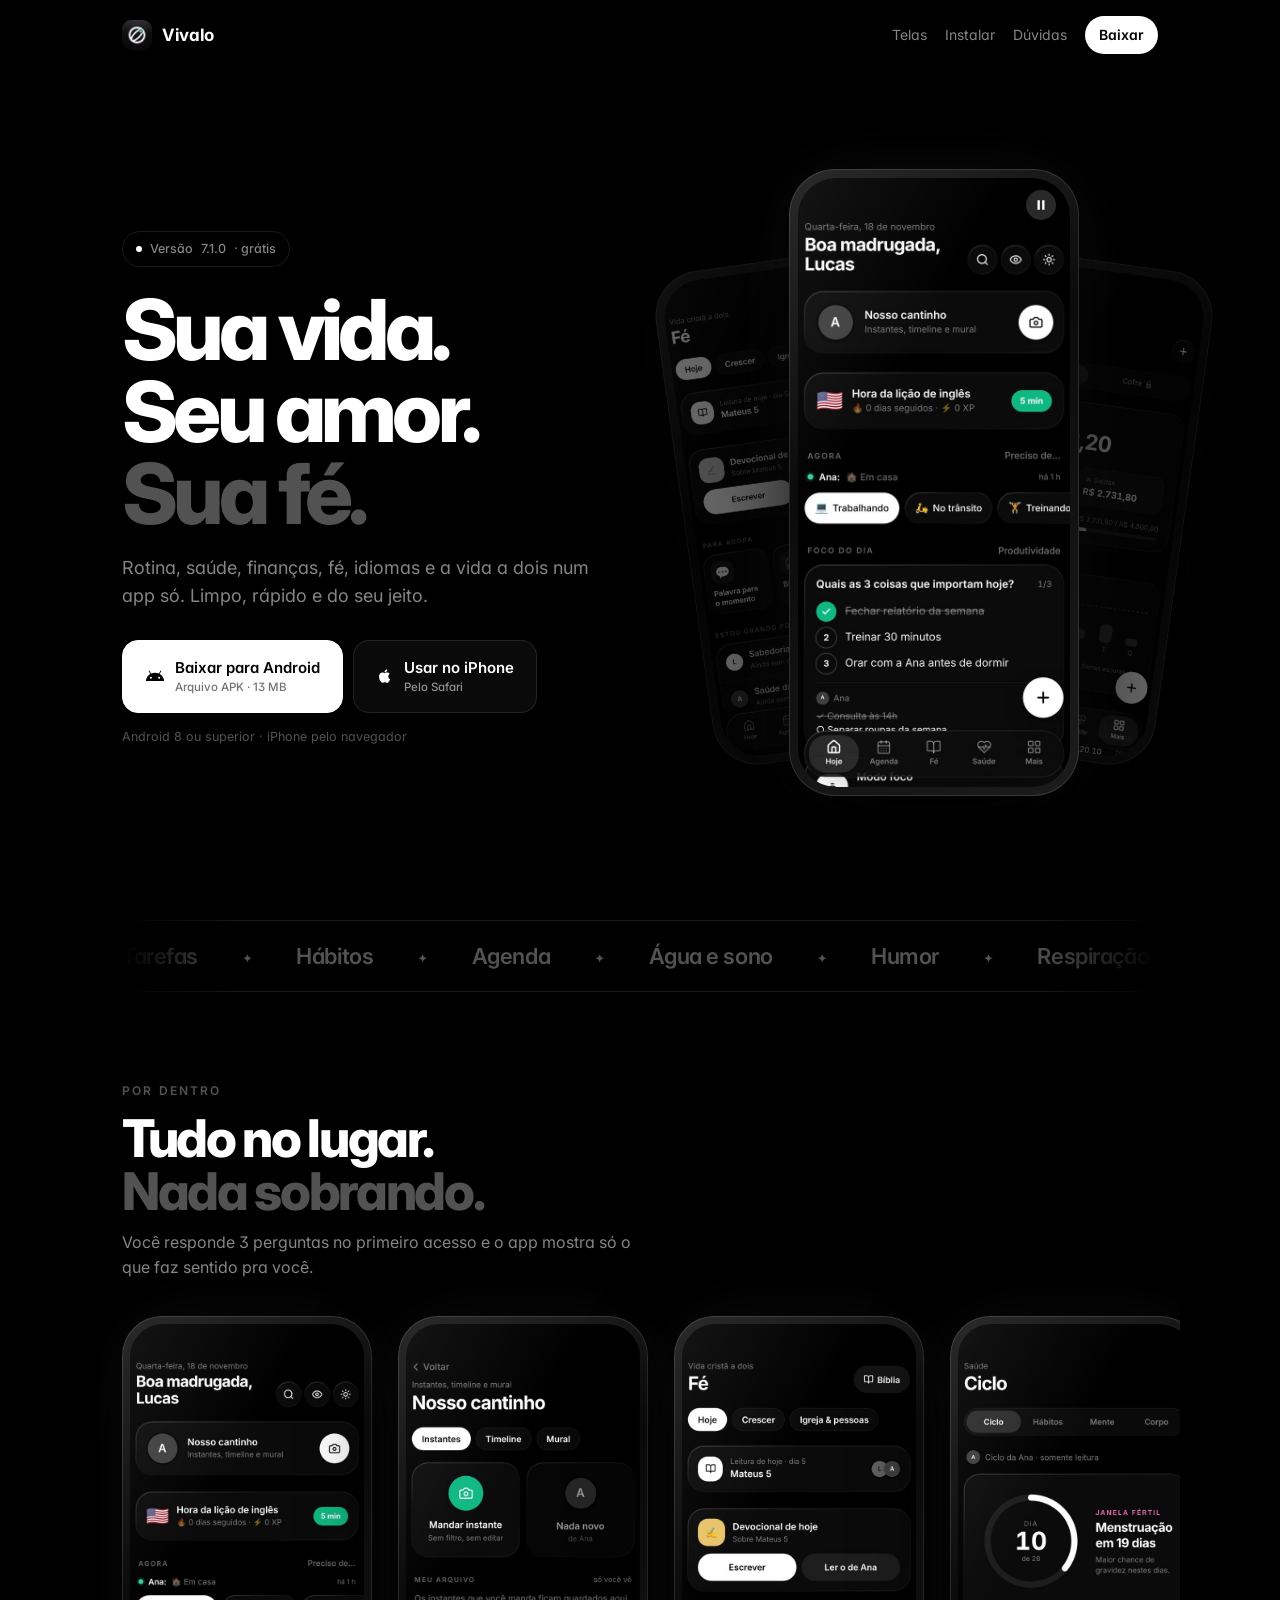
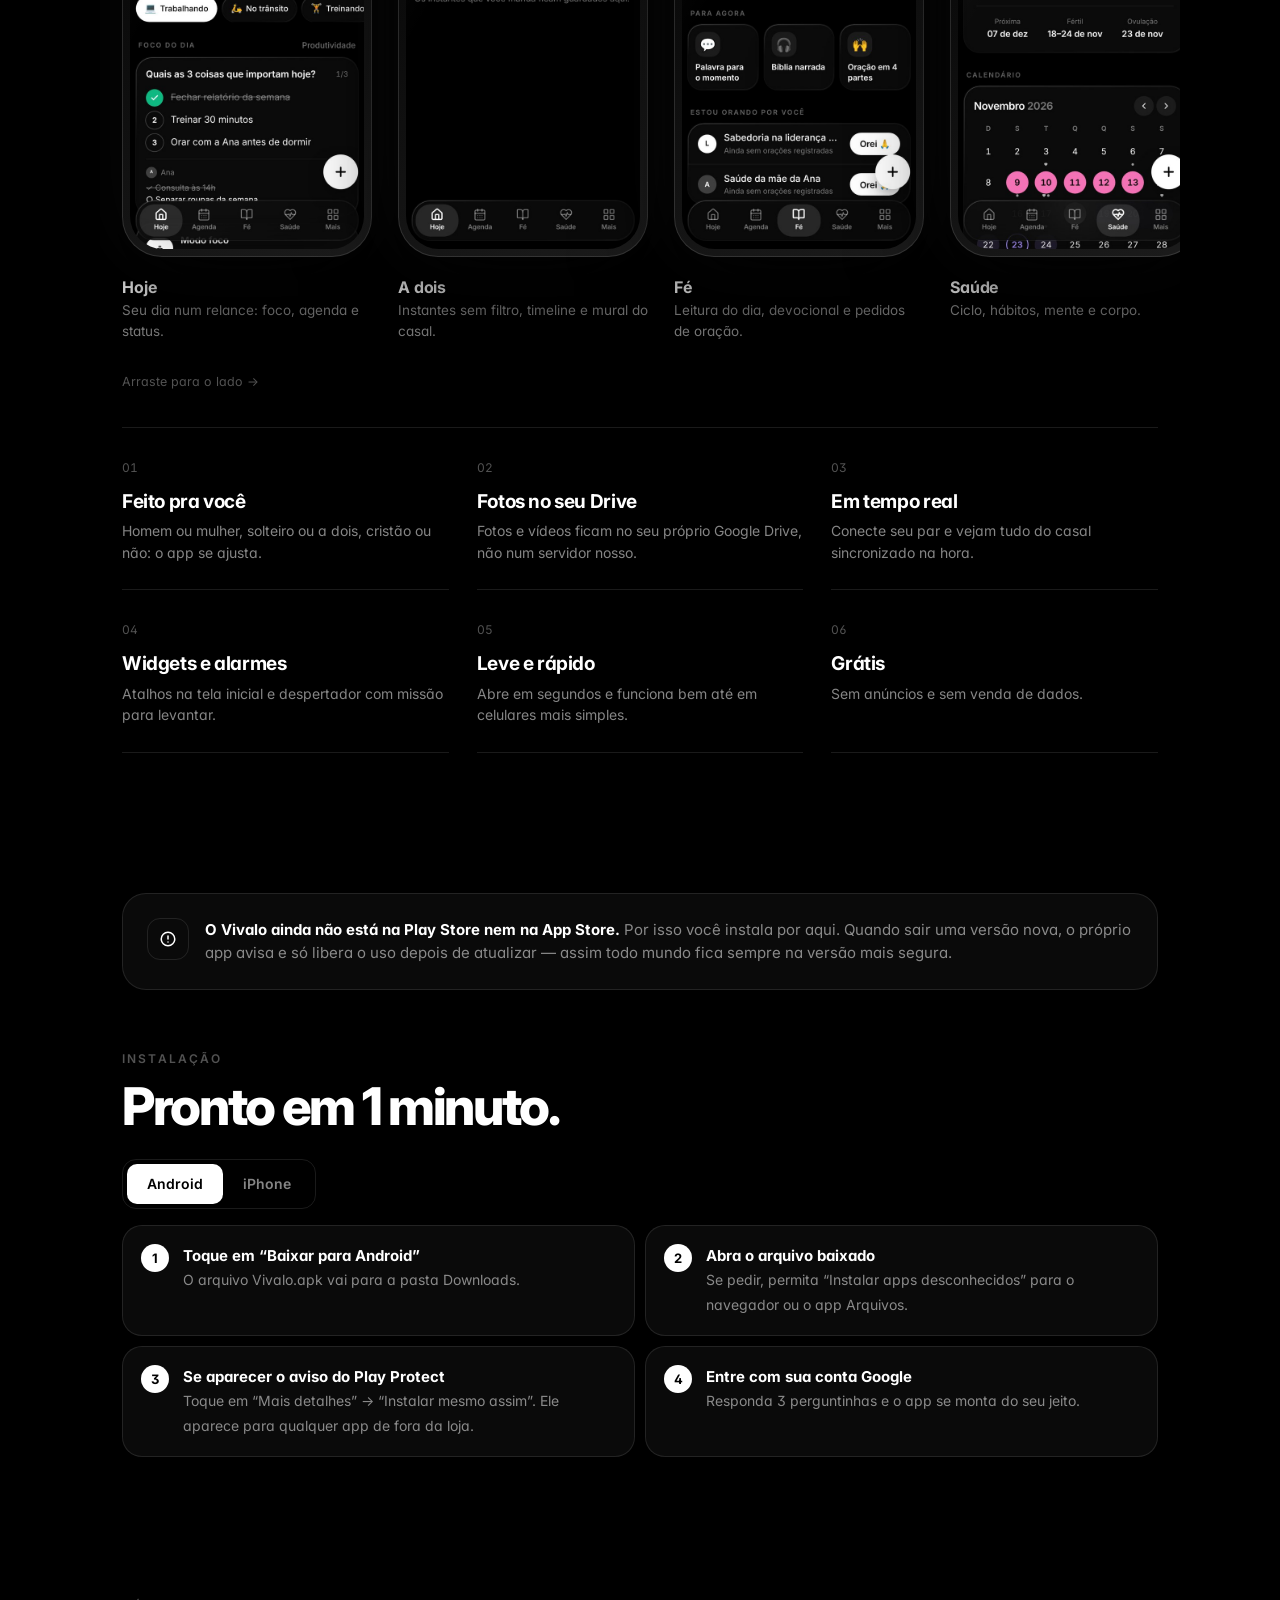
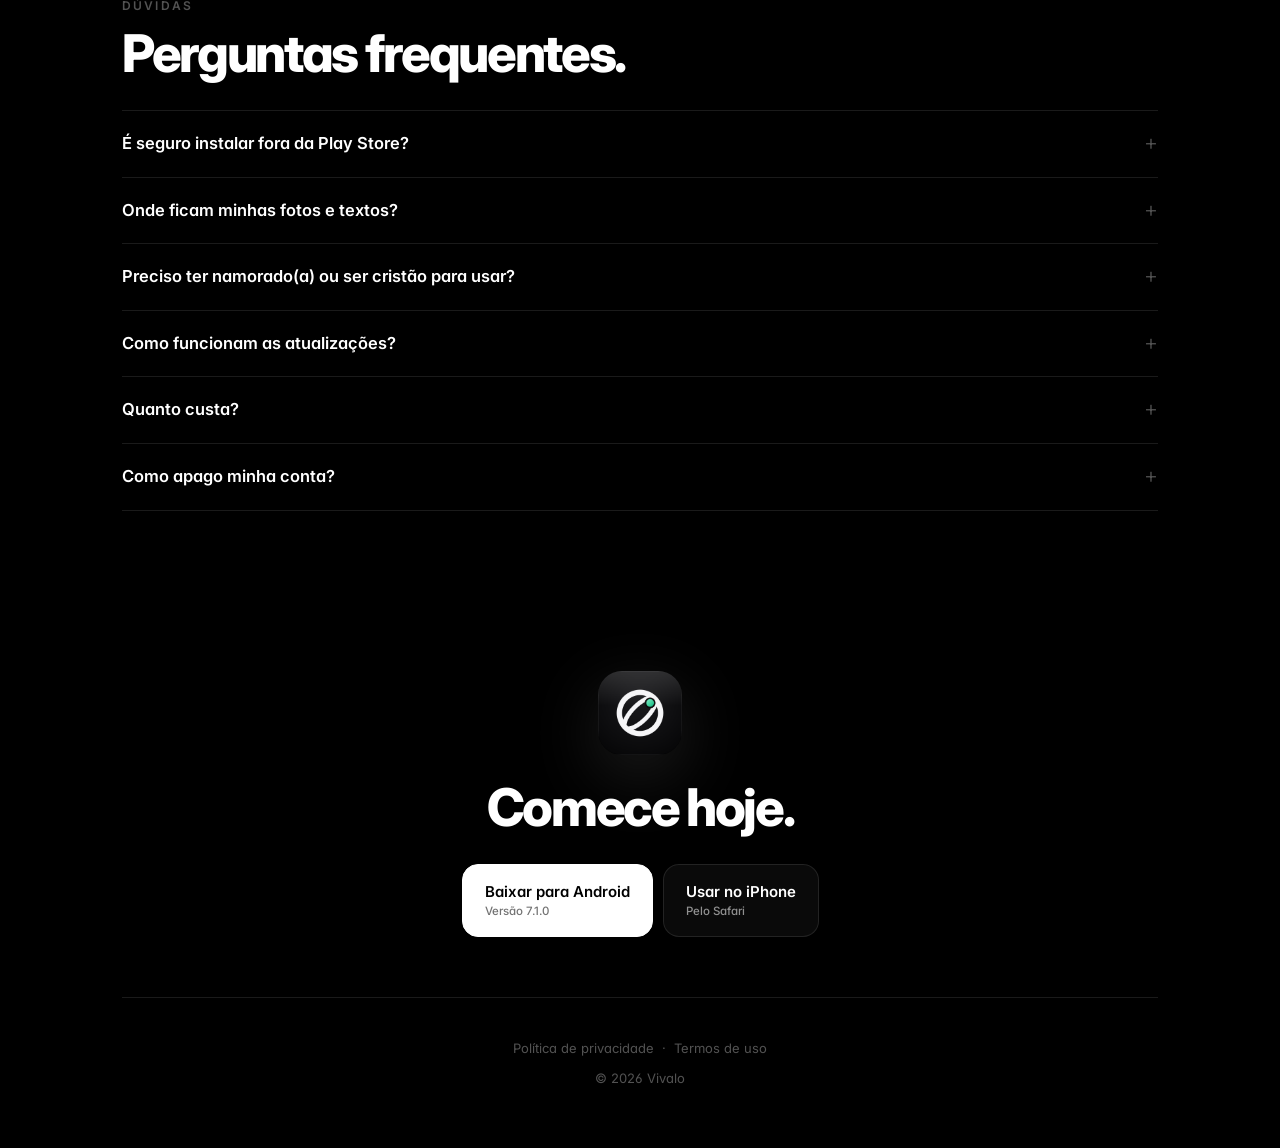
==== commit f4a86c30: "Vivalo 7.1.0 — Reclame Aqui do casal Co-Authored-By: Claude Opus 5.5 <noreply@anthropic.com> Claude-" ====
--- a/index.html
+++ b/index.html
@@ -23,7 +23,7 @@
 
   <header class="hero">
     <div>
-      <span class="eyebrow reveal"><i></i>Versão <span class="ver">7.0.0</span> · grátis</span>
+      <span class="eyebrow reveal"><i></i>Versão <span class="ver">7.1.0</span> · grátis</span>
       <h1 class="reveal d1">Sua vida.<br>Seu amor.<br><span class="dim">Sua fé.</span></h1>
       <p class="lead reveal d2">Rotina, saúde, finanças, fé, idiomas e a vida a dois num app só. Limpo, rápido e do seu jeito.</p>
       <div class="ctas reveal d3">
@@ -54,8 +54,8 @@
   </header>
 
   <div class="marquee" aria-hidden="true"><div>
-    <span>Tarefas</span><span>Hábitos</span><span>Agenda</span><span>Água e sono</span><span>Humor</span><span>Respiração</span><span>Finanças</span><span>Cofrinhos</span><span>Bíblia</span><span>Devocional</span><span>Instantes</span><span>Jogos a dois</span><span>Inglês</span><span>Espanhol</span><span>Pet</span>
-    <span>Tarefas</span><span>Hábitos</span><span>Agenda</span><span>Água e sono</span><span>Humor</span><span>Respiração</span><span>Finanças</span><span>Cofrinhos</span><span>Bíblia</span><span>Devocional</span><span>Instantes</span><span>Jogos a dois</span><span>Inglês</span><span>Espanhol</span><span>Pet</span>
+    <span>Tarefas</span><span>Hábitos</span><span>Agenda</span><span>Água e sono</span><span>Humor</span><span>Respiração</span><span>Finanças</span><span>Cofrinhos</span><span>Bíblia</span><span>Devocional</span><span>Instantes</span><span>Reclame Aqui</span><span>Jogos a dois</span><span>Inglês</span><span>Espanhol</span><span>Pet</span>
+    <span>Tarefas</span><span>Hábitos</span><span>Agenda</span><span>Água e sono</span><span>Humor</span><span>Respiração</span><span>Finanças</span><span>Cofrinhos</span><span>Bíblia</span><span>Devocional</span><span>Instantes</span><span>Reclame Aqui</span><span>Jogos a dois</span><span>Inglês</span><span>Espanhol</span><span>Pet</span>
   </div></div>
 
   <section id="telas">
@@ -122,7 +122,7 @@
     <img class="orb reveal" src="icon.png" alt="">
     <h2 class="reveal d1">Comece hoje.</h2>
     <div class="ctas reveal d2">
-      <a class="btn primary dl" href="https://eulazacruz.github.io/usevivalo/Vivalo.apk"><span>Baixar para Android<small>Versão <span class="ver">7.0.0</span></small></span></a>
+      <a class="btn primary dl" href="https://eulazacruz.github.io/usevivalo/Vivalo.apk"><span>Baixar para Android<small>Versão <span class="ver">7.1.0</span></small></span></a>
       <a class="btn ghost" href="#instalar" onclick="tab('ios')"><span>Usar no iPhone<small>Pelo Safari</small></span></a>
     </div>
   </div>
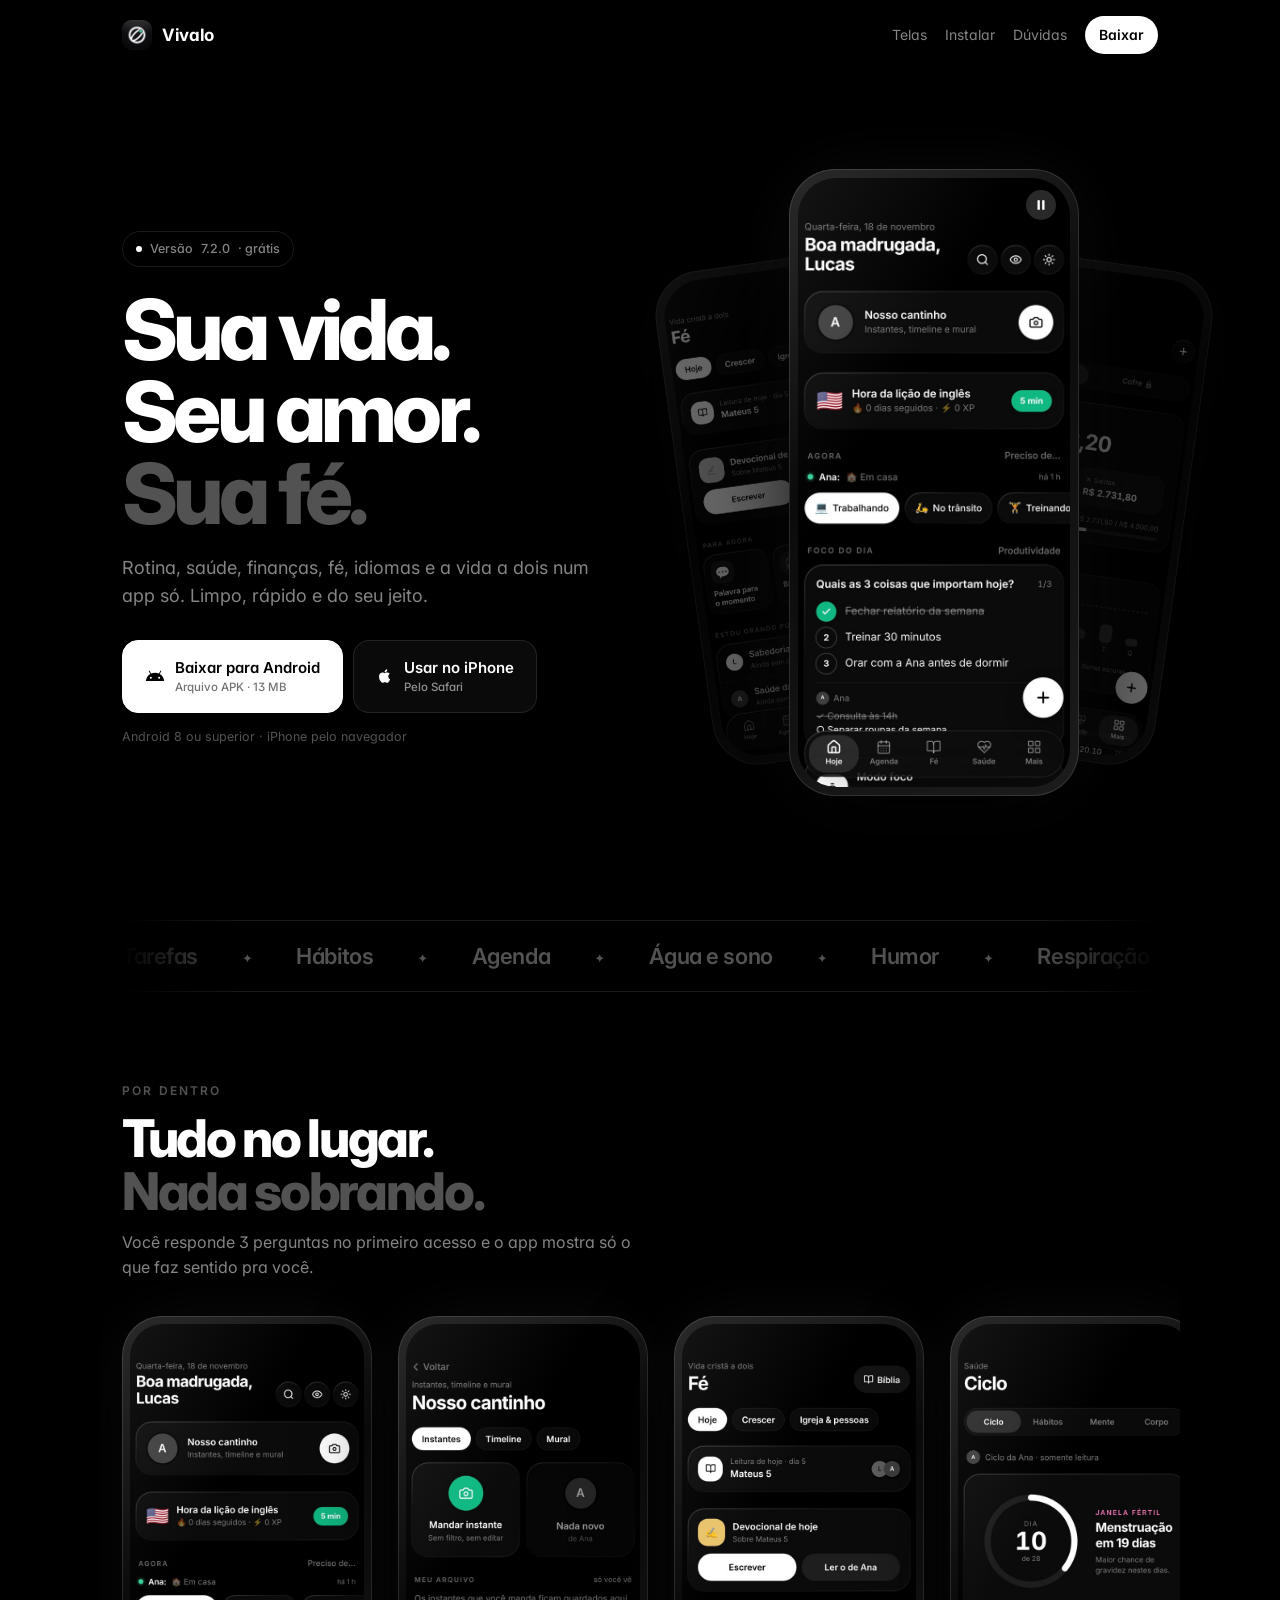
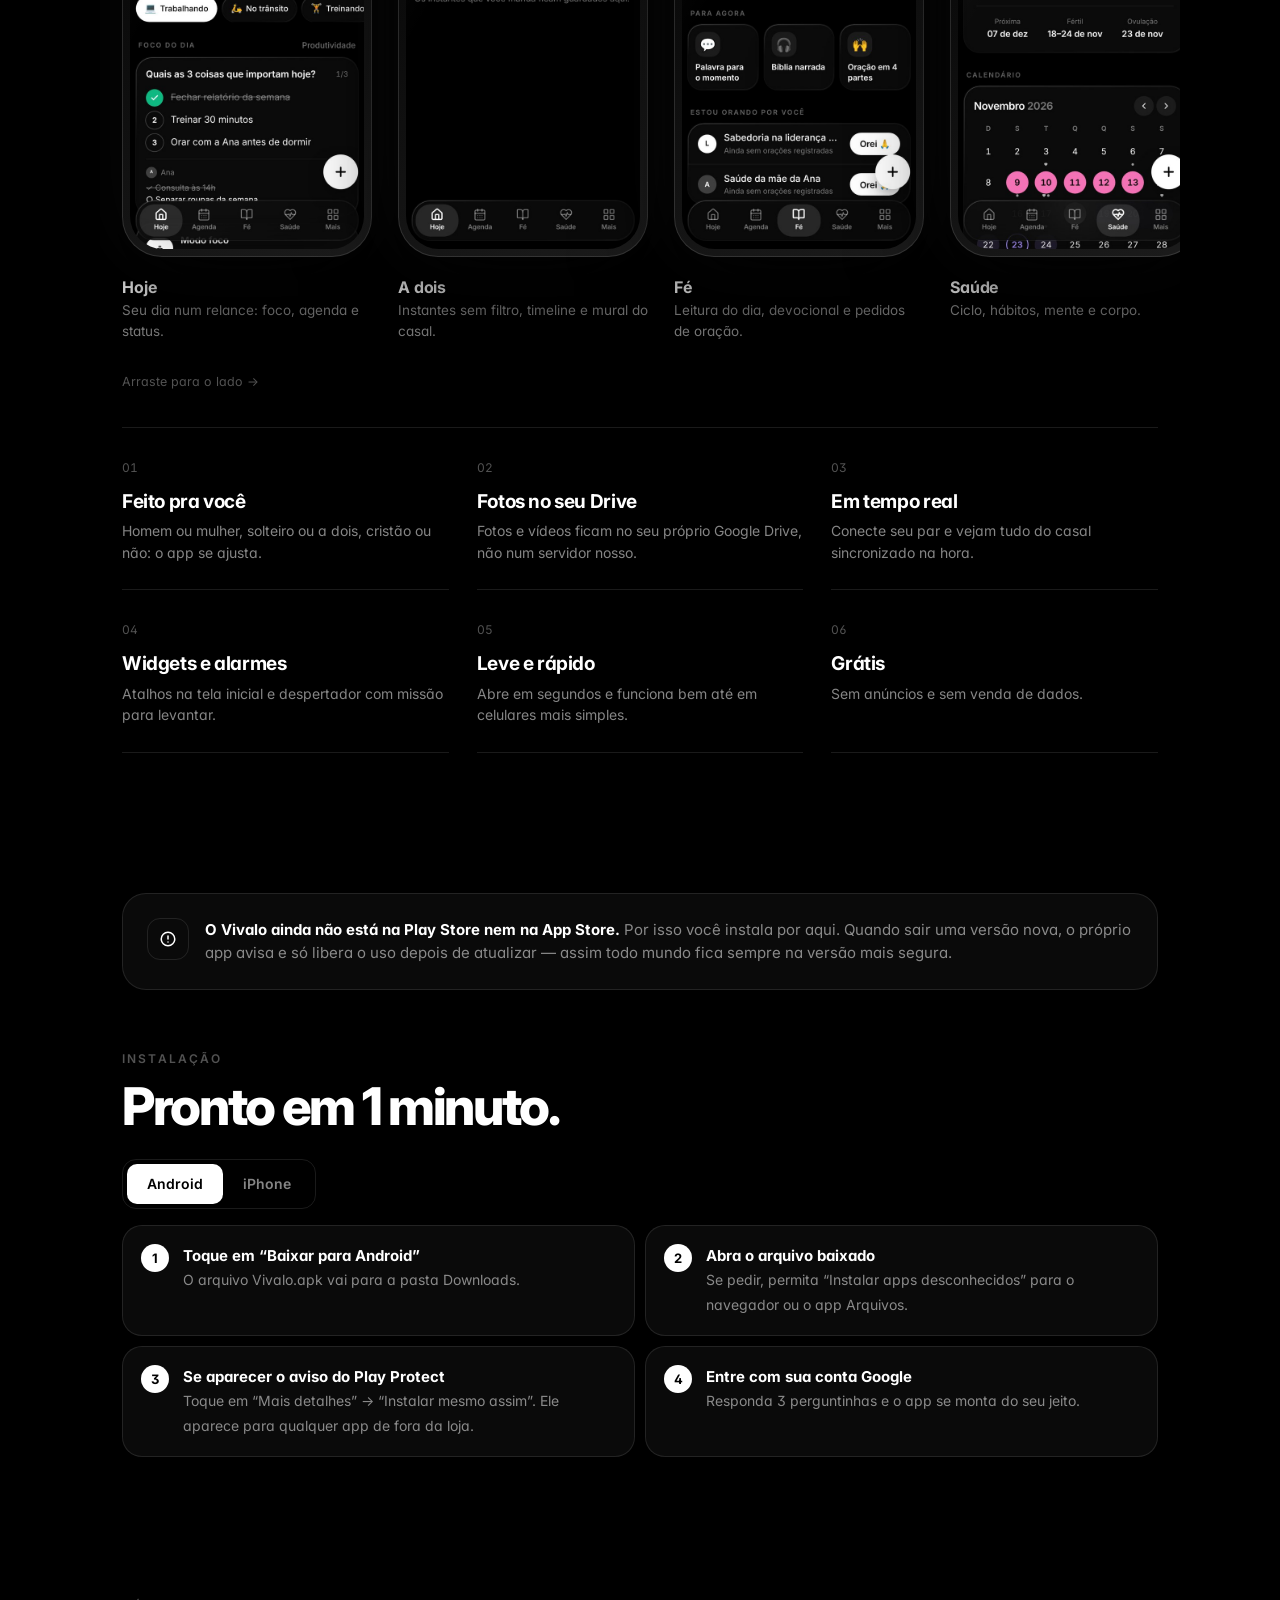
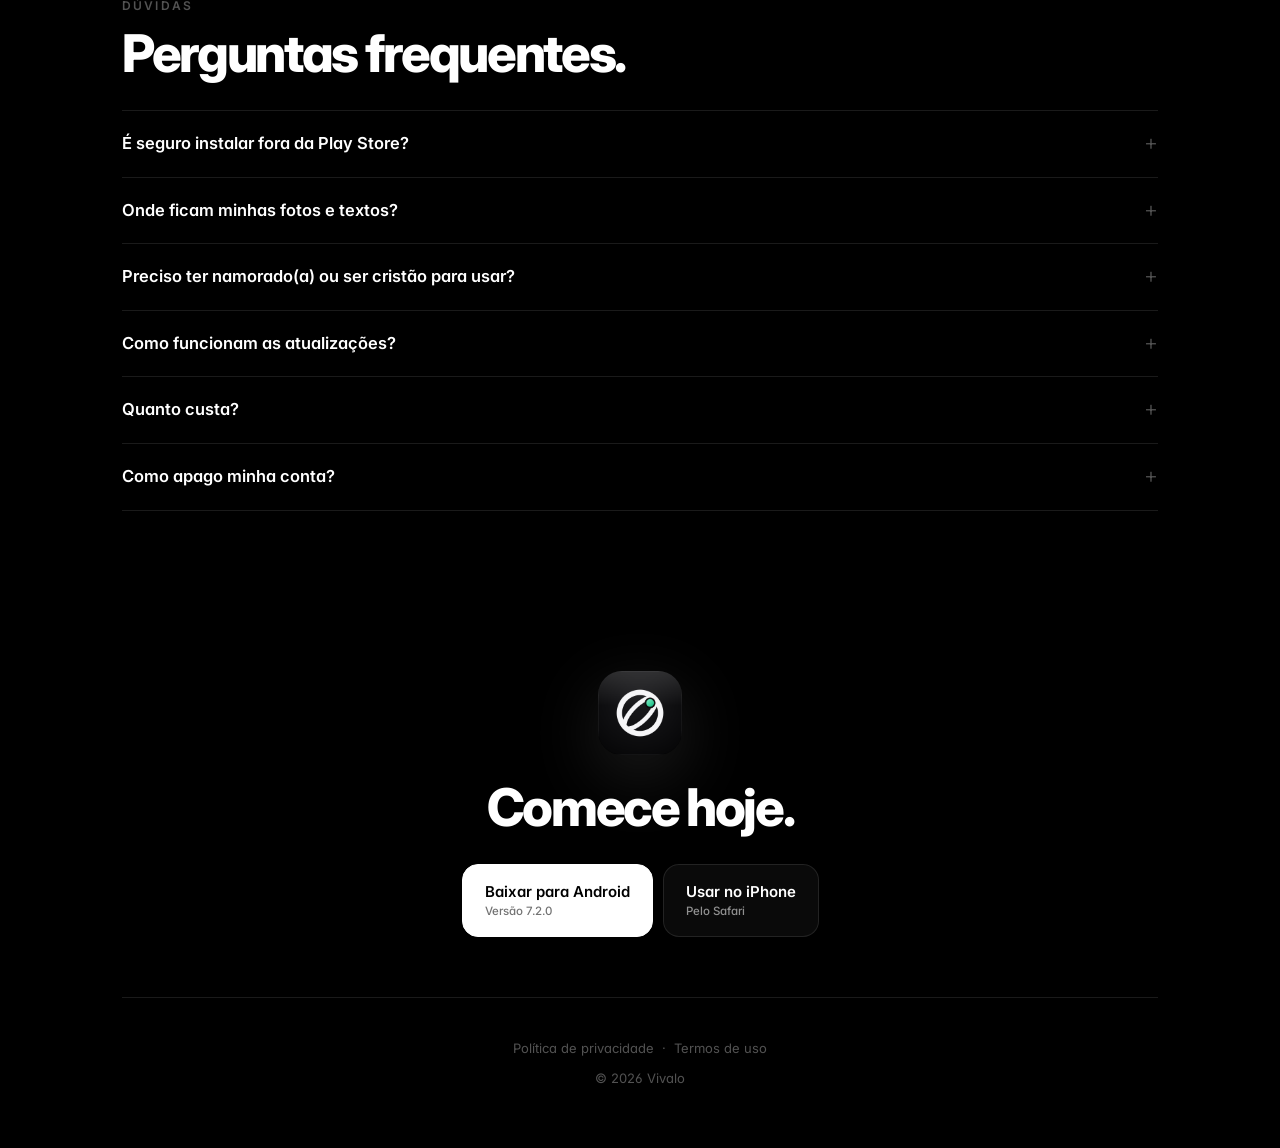
==== commit d535c10d: "Vivalo 7.2.0 — compromissos obrigatórios Co-Authored-By: Claude Opus 5.5 <noreply@anthropic.com> Cla" ====
--- a/index.html
+++ b/index.html
@@ -23,7 +23,7 @@
 
   <header class="hero">
     <div>
-      <span class="eyebrow reveal"><i></i>Versão <span class="ver">7.1.0</span> · grátis</span>
+      <span class="eyebrow reveal"><i></i>Versão <span class="ver">7.2.0</span> · grátis</span>
       <h1 class="reveal d1">Sua vida.<br>Seu amor.<br><span class="dim">Sua fé.</span></h1>
       <p class="lead reveal d2">Rotina, saúde, finanças, fé, idiomas e a vida a dois num app só. Limpo, rápido e do seu jeito.</p>
       <div class="ctas reveal d3">
@@ -122,7 +122,7 @@
     <img class="orb reveal" src="icon.png" alt="">
     <h2 class="reveal d1">Comece hoje.</h2>
     <div class="ctas reveal d2">
-      <a class="btn primary dl" href="https://eulazacruz.github.io/usevivalo/Vivalo.apk"><span>Baixar para Android<small>Versão <span class="ver">7.1.0</span></small></span></a>
+      <a class="btn primary dl" href="https://eulazacruz.github.io/usevivalo/Vivalo.apk"><span>Baixar para Android<small>Versão <span class="ver">7.2.0</span></small></span></a>
       <a class="btn ghost" href="#instalar" onclick="tab('ios')"><span>Usar no iPhone<small>Pelo Safari</small></span></a>
     </div>
   </div>
